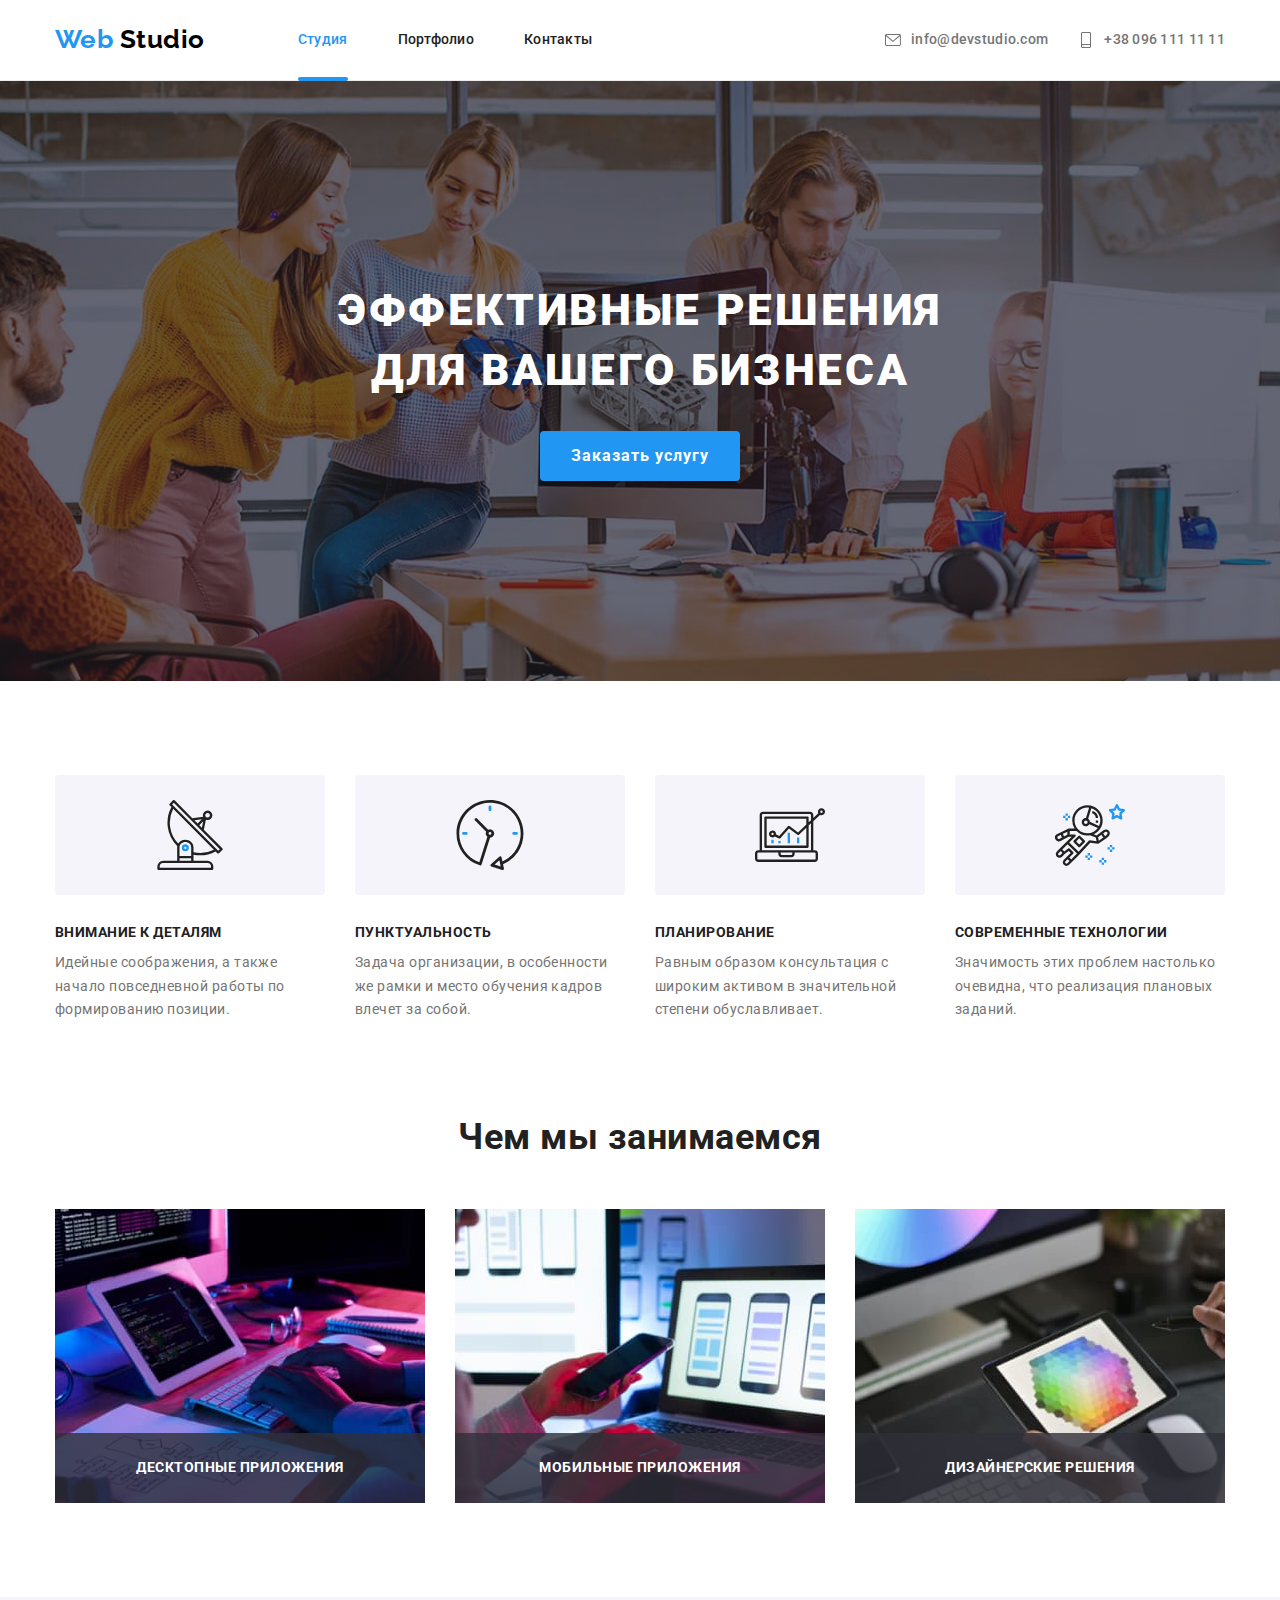
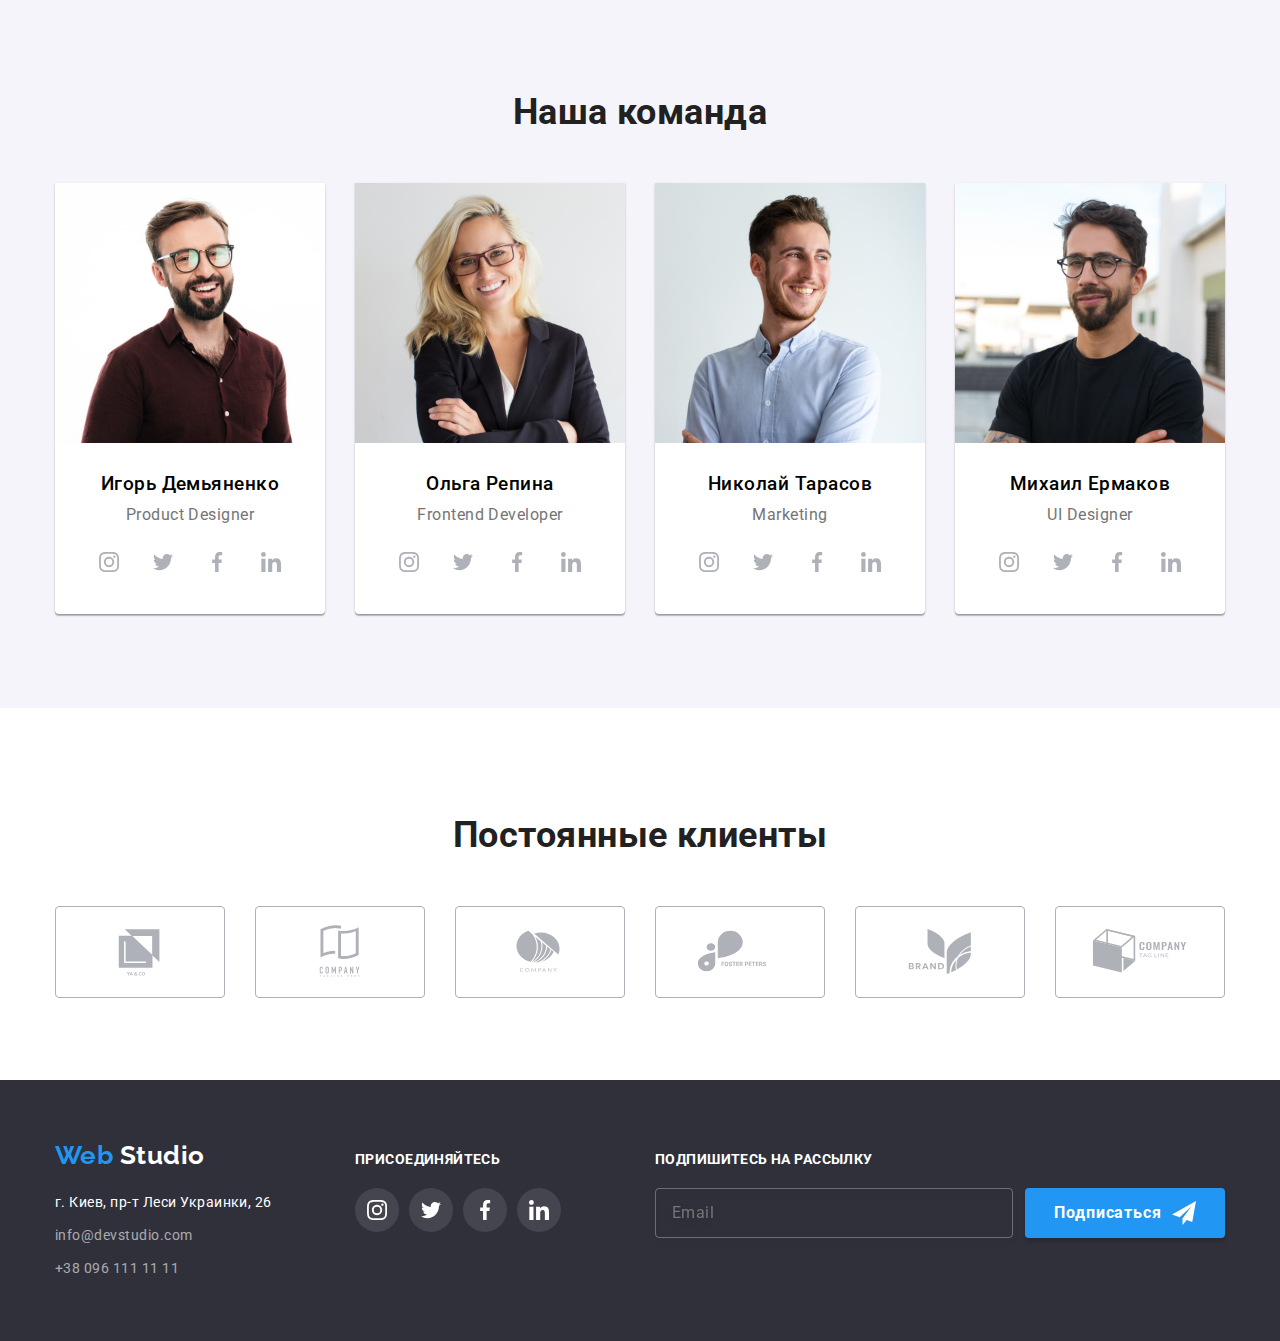
==== index.html @ 976fdb34 "Added input in footer" ====
<!DOCTYPE html>
<html lang="ru">
	<head>
		<meta charset="UTF-8" />
		<meta http-equiv="X-UA-Compatible" content="IE=edge" />
		<meta name="viewport" content="width=device-width, initial-scale=1.0" />
		<title>Studio</title>
		<link
			href="https://fonts.googleapis.com/css2?family=Raleway:wght@700&family=Roboto:wght@400;500;700;900&display=swap"
			rel="stylesheet"
		/>
		<link
			rel="stylesheet"
			href="https://cdnjs.cloudflare.com/ajax/libs/modern-normalize/1.1.0/modern-normalize.css"
			integrity="sha512-Y0MM+V6ymRKN2zStTqzQ227DWhhp4Mzdo6gnlRnuaNCbc+YN/ZH0sBCLTM4M0oSy9c9VKiCvd4Jk44aCLrNS5Q=="
			crossorigin="anonymous"
			referrerpolicy="no-referrer"
		/>
		<link rel="stylesheet" href="./css/styles.css" />
	</head>
	<body>
		<header class="header">
			<div class="container header-container">
				<nav class="main-nav">
					<a href="./" class="logo">
						<span lang="en">
							Web
							<span class="logo-black-color">Studio</span>
						</span>
					</a>
					<ul class="site-nav list">
						<li class="item">
							<a href="" class="site-nav-link link site-nav-link-current">Студия</a>
						</li>
						<li class="item">
							<a href="./portfolio.html" class="site-nav-link link link">Портфолио</a>
						</li>
						<li class="item"><a href="" class="site-nav-link link">Контакты</a></li>
					</ul>
				</nav>
				<ul class="contacts list">
					<li class="item">
						<a href="mailto:info@devstudio.com" class="contacts-link link">
							<svg class="icon icon-contact-header envelope">
								<use href="./images/icons.svg#envelope"></use>
							</svg>
							info@devstudio.com
						</a>
					</li>
					<li class="item">
						<a href="tel:+380961111111" class="contacts-link link">
							<svg class="icon icon-contact-header envelope">
								<use href="./images/icons.svg#smartphone"></use>
							</svg>
							+38 096 111 11 11
						</a>
					</li>
				</ul>
			</div>
		</header>
		<main>
			<section class="hero">
				<div class="container">
					<h1 class="header-hero">Эффективные решения для вашего бизнеса</h1>
					<button type="button" class="btn-hero" data-modal-open>Заказать услугу</button>
				</div>
			</section>

			<section class="our-characteristics">
				<div class="container">
					<h2 class="visually-hidden">Особенности</h2>
					<ul class="list-chars list">
						<li class="item">
							<div class="icon-block">
								<svg class="icon-char"><use href="./images/icons.svg#antenna"></use></svg>
							</div>
							<h3 class="list-chars-header">Внимание к деталям</h3>
							<p class="list-chars-text">
								Идейные соображения, а также начало повседневной работы по формированию позиции.
							</p>
						</li>
						<li class="item">
							<div class="icon-block">
								<svg class="icon-char"><use href="./images/icons.svg#clock"></use></svg>
							</div>
							<h3 class="list-chars-header">Пунктуальность</h3>
							<p class="list-chars-text">
								Задача организации, в особенности же рамки и место обучения кадров влечет за собой.
							</p>
						</li>
						<li class="item">
							<div class="icon-block">
								<svg class="icon-char"><use href="./images/icons.svg#diagram"></use></svg>
							</div>
							<h3 class="list-chars-header">Планирование</h3>
							<p class="list-chars-text">
								Равным образом консультация с широким активом в значительной степени обуславливает.
							</p>
						</li>
						<li class="item">
							<div class="icon-block">
								<svg class="icon-char"><use href="./images/icons.svg#astronaut"></use></svg>
							</div>
							<h3 class="list-chars-header">Современные технологии</h3>
							<p class="list-chars-text">
								Значимость этих проблем настолько очевидна, что реализация плановых заданий.
							</p>
						</li>
					</ul>
				</div>
			</section>

			<section class="what-we-do">
				<div class="container">
					<h2 class="header-what-we-do text-aligned-center">Чем мы занимаемся</h2>
					<ul class="list-what-we-do list">
						<li class="item">
							<img src="./images/what-we-do1.jpg" alt="Рабочее место. Компьютер. Блок-схемы" width="370" />
							<p class="label">Десктопные приложения</p>
						</li>
						<li class="item">
							<img src="./images/what-we-do2.jpg" alt="Визуализация панелей на экране монитора" width="370" />
							<p class="label">Мобильные приложения</p>
						</li>
						<li class="item">
							<img src="./images/what-we-do3.jpg" alt="Палитра цветов на экране планшета" width="370" />
							<p class="label">Дизайнерские решения</p>
						</li>
					</ul>
				</div>
			</section>

			<section class="our-team">
				<div class="container">
					<h2 class="header-our-team text-aligned-center">Наша команда</h2>
					<ul class="team list">
						<li class="team-member text-aligned-center">
							<img class="photo" src="./images/igor-demjanenko.jpg" alt="Игорь Демьяненко" width="270" />
							<div class="info">
								<h3 class="name">Игорь Демьяненко</h3>
								<p class="title" lang="en">Product Designer</p>
								<ul class="social-icons list">
									<li class="social-icon">
										<a class="social-icon-link link" href="" aria-label="Instagram">
											<svg class="icon-social"><use href="./images/icons.svg#instagram"></use></svg>
										</a>
									</li>
									<li class="social-icon">
										<a class="social-icon-link link" href="" aria-label="Twitter">
											<svg class="icon-social"><use href="./images/icons.svg#twitter"></use></svg>
										</a>
									</li>
									<li class="social-icon">
										<a class="social-icon-link link" href="" aria-label="Facebook">
											<svg class="icon-social"><use href="./images/icons.svg#facebook"></use></svg>
										</a>
									</li>
									<li class="social-icon">
										<a class="social-icon-link link" href="" aria-label="LinkedIn">
											<svg class="icon-social"><use href="./images/icons.svg#linkedin"></use></svg>
										</a>
									</li>
								</ul>
							</div>
						</li>
						<li class="team-member text-aligned-center">
							<img class="photo" src="./images/olga-repina.jpg" alt="Ольга Репина" width="270" />
							<div class="info">
								<h3 class="name">Ольга Репина</h3>
								<p class="title" lang="en">Frontend Developer</p>
								<ul class="social-icons list">
									<li class="social-icon">
										<a class="social-icon-link link" href="" aria-label="Instagram">
											<svg class="icon-social"><use href="./images/icons.svg#instagram"></use></svg>
										</a>
									</li>
									<li class="social-icon">
										<a class="social-icon-link link" href="" aria-label="Twitter">
											<svg class="icon-social"><use href="./images/icons.svg#twitter"></use></svg>
										</a>
									</li>
									<li class="social-icon">
										<a class="social-icon-link link" href="" aria-label="Facebook">
											<svg class="icon-social"><use href="./images/icons.svg#facebook"></use></svg>
										</a>
									</li>
									<li class="social-icon">
										<a class="social-icon-link link" href="" aria-label="LinkedIn">
											<svg class="icon-social"><use href="./images/icons.svg#linkedin"></use></svg>
										</a>
									</li>
								</ul>
							</div>
						</li>
						<li class="team-member text-aligned-center">
							<img class="photo" src="./images/nikolaj-tarasov.jpg" alt="Николай Тарасов" width="270" />
							<div class="info">
								<h3 class="name">Николай Тарасов</h3>
								<p class="title" lang="en">Marketing</p>
								<ul class="social-icons list">
									<li class="social-icon">
										<a class="social-icon-link link" href="" aria-label="Instagram">
											<svg class="icon-social"><use href="./images/icons.svg#instagram"></use></svg>
										</a>
									</li>
									<li class="social-icon">
										<a class="social-icon-link link" href="" aria-label="Twitter">
											<svg class="icon-social"><use href="./images/icons.svg#twitter"></use></svg>
										</a>
									</li>
									<li class="social-icon">
										<a class="social-icon-link link" href="" aria-label="Facebook">
											<svg class="icon-social"><use href="./images/icons.svg#facebook"></use></svg>
										</a>
									</li>
									<li class="social-icon">
										<a class="social-icon-link link" href="" aria-label="LinkedIn">
											<svg class="icon-social"><use href="./images/icons.svg#linkedin"></use></svg>
										</a>
									</li>
								</ul>
							</div>
						</li>
						<li class="team-member text-aligned-center">
							<img class="photo" src="./images/mihail-jermakov.jpg" alt="Михаил Ермаков" width="270" />
							<div class="info">
								<h3 class="name">Михаил Ермаков</h3>
								<p class="title" lang="en">UI Designer</p>
								<ul class="social-icons list">
									<li class="social-icon">
										<a class="social-icon-link link" href="" aria-label="Instagram">
											<svg class="icon-social"><use href="./images/icons.svg#instagram"></use></svg>
										</a>
									</li>
									<li class="social-icon">
										<a class="social-icon-link link" href="" aria-label="Twitter">
											<svg class="icon-social"><use href="./images/icons.svg#twitter"></use></svg>
										</a>
									</li>
									<li class="social-icon">
										<a class="social-icon-link link" href="" aria-label="Facebook">
											<svg class="icon-social"><use href="./images/icons.svg#facebook"></use></svg>
										</a>
									</li>
									<li class="social-icon">
										<a class="social-icon-link link" href="" aria-label="LinkedIn">
											<svg class="icon-social"><use href="./images/icons.svg#linkedin"></use></svg>
										</a>
									</li>
								</ul>
							</div>
						</li>
					</ul>
				</div>
			</section>

			<section class="regular-customers">
				<div class="container">
					<h2 class="header-regular-customers text-aligned-center">Постоянные клиенты</h2>
					<ul class="customers list">
						<li class="customer">
							<a class="customer-link link" href="">
								<svg class="icon-customer"><use href="./images/icons.svg#ya-and-co"></use></svg>
							</a>
						</li>
						<li class="customer">
							<a class="customer-link link" href="">
								<svg class="icon-customer"><use href="./images/icons.svg#company-tagline-here"></use></svg>
							</a>
						</li>
						<li class="customer">
							<a class="customer-link link" href="">
								<svg class="icon-customer"><use href="./images/icons.svg#company"></use></svg>
							</a>
						</li>
						<li class="customer">
							<a class="customer-link link" href="">
								<svg class="icon-customer"><use href="./images/icons.svg#foster-peters"></use></svg>
							</a>
						</li>
						<li class="customer">
							<a class="customer-link link" href="">
								<svg class="icon-customer"><use href="./images/icons.svg#brand"></use></svg>
							</a>
						</li>
						<li class="customer">
							<a class="customer-link link" href="">
								<svg class="icon-customer"><use href="./images/icons.svg#company-tagline"></use></svg>
							</a>
						</li>
					</ul>
				</div>
			</section>
		</main>
		<footer class="footer">
			<div class="container">
				<div class="left-part">
					<a href="./" class="logo">
						Web
						<span class="logo-white-color">Studio</span>
					</a>
					<address>
						<ul class="address-list list">
							<li class="item">
								<a
									href="https://goo.gl/maps/h8XBH1C1pmBuiniH7"
									target="_blank"
									rel="noopener noreferrer"
									class="contacts-link link"
								>
									г. Киев, пр-т Леси Украинки, 26
								</a>
							</li>
							<li class="item">
								<a href="mailto:info@devstudio.com" class="contacts-link link">info@devstudio.com</a>
							</li>
							<li class="item">
								<a href="tel:+380961111111" class="contacts-link link">+38 096 111 11 11</a>
							</li>
						</ul>
					</address>
				</div>
				<div class="middle-part">
					<b class="footer-header">присоединяйтесь</b>
					<ul class="social-icons list">
						<li class="social-icon">
							<a class="social-icon-link link" href="" aria-label="Instagram">
								<svg class="icon-social"><use href="./images/icons.svg#instagram"></use></svg>
							</a>
						</li>
						<li class="social-icon">
							<a class="social-icon-link link" href="" aria-label="Twitter">
								<svg class="icon-social"><use href="./images/icons.svg#twitter"></use></svg>
							</a>
						</li>
						<li class="social-icon">
							<a class="social-icon-link link" href="" aria-label="Facebook">
								<svg class="icon-social"><use href="./images/icons.svg#facebook"></use></svg>
							</a>
						</li>
						<li class="social-icon">
							<a class="social-icon-link link" href="" aria-label="LinkedIn">
								<svg class="icon-social"><use href="./images/icons.svg#linkedin"></use></svg>
							</a>
						</li>
					</ul>
				</div>
				<div class="right-part">
					<b class="footer-header">подпишитесь на рассылку</b>
					<form name="footer-subscribe" class="footer-subscribe">
						<input type="email" name="email" class="email-input" placeholder="Email" />
						<button class="btn-subscribe" type="submit">
							Подписаться
							<svg class="icon-subscribe">
								<use href="./images/icons.svg#icon-send"></use>
							</svg>
						</button>
					</form>
				</div>
			</div>
		</footer>
		<div class="backdrop is-hidden" data-modal>
			<div class="modal">
				<button type="button" class="modal-close" data-modal-close>
					<svg class="icon-close-modal">
						<use href="./images/icons.svg#icon-close"></use>
					</svg>
				</button>
			</div>
		</div>
		<script src="./js/modal.js"></script>
	</body>
</html>
---- css/styles.css ----
:root {
	--primary-paragraph-color: #757575;
	--primary-active-color: #2196f3;
	--secondary-logo-color: #000000;
	--primary-header-color: #212121;
	--primary-text-color-light: #ffffff;
	--secondary-text-color-light: rgba(255, 255, 255, 0.6);
	--icon-backrgound-color: #afb1b8;
	--icon-backrgound-color-features: #f5f4fa;
	--icon-backrgound-color-footer: rgba(255, 255, 255, 0.1);
	--primary-background-color: #2f303a;
	--secondary-background-color: rgba(47, 48, 58, 0.4);
	--header-border-color: #ececec;
	--card-border-color: #eeeeee;
	--main-border-radius: 4px;
	--first-transition-function: cubic-bezier(0.4, 0, 0.2, 1);
	--first-transition-timing: 250ms;
}

html {
	box-sizing: border-box;
}

*,
*::before,
*::after {
	box-sizing: inherit;
}

h1,
h2,
h3,
h4,
h5,
h6,
p {
	margin: 0;
}

body {
	font-family: "Roboto", sans-serif;
	letter-spacing: 0.03em;
	background-color: var(--primary-text-color-light);
}

/*Logo*/
.logo {
	display: block;
	padding-top: 24px;
	padding-bottom: 25px;

	font-family: "Raleway", sans-serif;
	font-weight: 700;
	font-size: 26px;
	line-height: 1.19;
	text-decoration: none;

	color: var(--primary-active-color);
}

.logo .logo-black-color {
	color: var(--secondary-logo-color);
}

.logo .logo-white-color {
	color: var(--primary-text-color-light);
}

/*Button*/
.btn {
	padding: 6px 22px;
	font-family: inherit;
	font-size: 16px;
	font-weight: 500;
	line-height: 1.62;
	background-color: var(--icon-backrgound-color-features);
	color: var(--primary-header-color);
	cursor: pointer;
	border: none;
	border-radius: var(--main-border-radius);
	-webkit-border-radius: var(--main-border-radius);
	-moz-border-radius: var(--main-border-radius);
	-ms-border-radius: var(--main-border-radius);
	-o-border-radius: var(--main-border-radius);

	transition: background-color var(--first-transition-timing) var(--first-transition-timing),
		color var(--first-transition-timing) var(--first-transition-timing),
		box-shadow var(--first-transition-timing) var(--first-transition-timing);
	-webkit-transition: background-color var(--first-transition-timing) var(--first-transition-timing),
		color var(--first-transition-timing) var(--first-transition-timing),
		box-shadow var(--first-transition-timing) var(--first-transition-timing);
	-moz-transition: background-color var(--first-transition-timing) var(--first-transition-timing),
		color var(--first-transition-timing) var(--first-transition-timing),
		box-shadow var(--first-transition-timing) var(--first-transition-timing);
	-ms-transition: background-color var(--first-transition-timing) var(--first-transition-timing),
		color var(--first-transition-timing) var(--first-transition-timing),
		box-shadow var(--first-transition-timing) var(--first-transition-timing);
	-o-transition: background-color var(--first-transition-timing) var(--first-transition-timing),
		color var(--first-transition-timing) var(--first-transition-timing),
		box-shadow var(--first-transition-timing) var(--first-transition-timing);
}

.btn-active,
.btn:hover,
.btn:focus {
	background-color: var(--primary-active-color);
	color: var(--primary-text-color-light);
	box-shadow: 0px 3px 1px rgba(0, 0, 0, 0.1), 0px 1px 2px rgba(0, 0, 0, 0.08), 0px 2px 2px rgba(0, 0, 0, 0.12);
}

/*Utility*/
.list {
	padding: 0;
	margin: 0;

	list-style: none;
}

.link {
	text-decoration: none;

	color: inherit;
}

img {
	display: block;
	max-width: 100%;
	height: auto;
}

.visually-hidden {
	position: absolute;

	width: 1px;
	height: 1px;
	margin: -1px;
	padding: 0;

	border: 0;
	white-space: nowrap;
	clip-path: inset(100%);
	clip: rect(0 0 0 0);
	overflow: hidden;
}

.container {
	width: 1200px;
	padding-left: 15px;
	padding-right: 15px;
	margin-left: auto;
	margin-right: auto;
}

.text-aligned-center {
	text-align: center;
}

/*Header*/
.header {
	border-bottom: 1px solid var(--header-border-color);
}

.header-container {
	display: flex;

	align-items: center;
}

.main-nav {
	display: flex;
}

.main-nav > .logo {
	margin-right: 93px;
}

.site-nav,
.contacts {
	display: flex;

	font-size: 14px;
	line-height: 1.14;
	font-weight: 500;
	letter-spacing: 0.02em;
}

.contacts {
	margin-left: auto;
}

.site-nav > .item:not(:last-child) {
	margin-right: 50px;
}

.contacts > .item:not(:last-child) {
	margin-right: 30px;
}

.site-nav-link {
	display: block;
	padding-top: 32px;
	padding-bottom: 32px;

	color: var(--primary-header-color);
}

.contacts-link {
	display: flex;
	padding-top: 32px;
	padding-bottom: 32px;

	color: var(--primary-paragraph-color);
}

.site-nav-link,
.contacts-link {
	transition: color var(--first-transition-timing) var(--first-transition-function);
	-webkit-transition: color var(--first-transition-timing) var(--first-transition-function);
	-moz-transition: color var(--first-transition-timing) var(--first-transition-function);
	-ms-transition: color var(--first-transition-timing) var(--first-transition-function);
	-o-transition: color var(--first-transition-timing) var(--first-transition-function);
}

.site-nav-link-current,
.site-nav-link:hover,
.site-nav-link:focus,
.contacts-link:hover,
.contacts-link:focus {
	color: var(--primary-active-color);
}

.site-nav-link-current {
	position: relative;
}

.site-nav-link-current::after {
	content: "";

	position: absolute;
	left: 0;
	bottom: -1px;

	width: 100%;
	height: 4px;

	background: var(--primary-active-color);
	border-radius: 2px;
}

.icon-contact-header {
	width: 16px;
	height: 16px;
	margin-right: 10px;

	fill: currentColor;
}

/*Hero*/
.hero {
	max-width: 1600px;
	margin: 0 auto;
	padding-top: 200px;
	padding-bottom: 200px;

	text-align: center;

	color: var(--primary-text-color-light);
	background-image: linear-gradient(rgba(47, 48, 58, 0.4), rgba(47, 48, 58, 0.4)), url(../images/hero-bg.jpg);
	background-position: center;
	background-repeat: no-repeat;
	background-size: cover;
}

.header-hero {
	width: 60%;
	margin-left: auto;
	margin-right: auto;
	margin-bottom: 30px;

	font-weight: 900;
	font-size: 44px;
	line-height: 1.36;
	letter-spacing: 0.06em;
	text-transform: uppercase;
}

.btn-hero,
.btn-subscribe {
	width: 200px;
	height: 50px;
	padding-top: 10px;
	padding-bottom: 10px;
	padding-left: auto;
	padding-right: auto;
	font-family: inherit;
	font-weight: 700;
	font-size: 16px;
	line-height: 1.87;
	letter-spacing: 0.06em;
	color: var(--primary-text-color-light);
	background-color: var(--primary-active-color);
	box-shadow: 0px 4px 4px rgba(0, 0, 0, 0.15);
	border: none;
	cursor: pointer;
	border-radius: var(--main-border-radius);
	-webkit-border-radius: var(--main-border-radius);
	-moz-border-radius: var(--main-border-radius);
	-ms-border-radius: var(--main-border-radius);
	-o-border-radius: var(--main-border-radius);

	transition: background-color var(--first-transition-timing) var(--first-transition-function);
	-webkit-transition: background-color var(--first-transition-timing) var(--first-transition-function);
	-moz-transition: background-color var(--first-transition-timing) var(--first-transition-function);
	-ms-transition: background-color var(--first-transition-timing) var(--first-transition-function);
	-o-transition: background-color var(--first-transition-timing) var(--first-transition-function);
}

.btn-hero:hover,
.btn-hero:focus {
	background-color: #188ce8;
}

/*Our characteristics*/
.our-characteristics {
	padding-top: 94px;
	padding-bottom: 94px;
}

.list-chars {
	display: flex;

	font-size: 14px;
}

.icon-block {
	display: flex;
	justify-content: center;
	align-items: center;
	margin-bottom: 30px;
	height: 120px;

	background-color: var(--icon-backrgound-color-features);
	border-radius: var(--main-border-radius);
	-webkit-border-radius: var(--main-border-radius);
	-moz-border-radius: var(--main-border-radius);
	-ms-border-radius: var(--main-border-radius);
	-o-border-radius: var(--main-border-radius);
}

.icon-char {
	width: 70px;
	height: 70px;
}

.list-chars > .item {
	flex-basis: calc((100% - 90px) / 4);
}

.list-chars > .item:not(:last-child) {
	margin-right: 30px;
}

.list-chars-header {
	margin-bottom: 10px;

	font-size: 14px;
	font-weight: 700;
	line-height: 1.14;
	text-transform: uppercase;

	color: var(--primary-header-color);
}

.list-chars-text {
	line-height: 1.71;

	color: var(--primary-paragraph-color);
}

/*What we do*/
.what-we-do {
	padding-bottom: 94px;
}

.list-what-we-do {
	display: flex;
}

.list-what-we-do > .item {
	position: relative;

	margin-right: 30px;
	flex-basis: calc((100% - 60px) / 3);
}

.list-what-we-do > .item:last-child {
	margin-right: 0;
}

.list-what-we-do .label {
	position: absolute;
	bottom: 0;

	display: flex;
	justify-content: center;
	align-items: center;
	width: 100%;
	height: 70px;

	font-weight: 700;
	font-size: 14px;
	line-height: 1.14;
	text-align: center;
	text-transform: uppercase;

	background-color: rgba(47, 48, 58, 0.8);
	color: var(--primary-text-color-light);
}

.header-what-we-do,
.header-our-team,
.header-regular-customers {
	margin-bottom: 50px;

	font-weight: 700;
	font-size: 36px;
	line-height: 1.17;

	color: var(--primary-header-color);
}

/*Our team*/
.our-team {
	padding-top: 94px;
	padding-bottom: 94px;

	background-color: var(--icon-backrgound-color-features);
}

.team {
	display: flex;
}

.team-member {
	flex-basis: calc((100% - 90px) / 4);
	margin-right: 30px;

	background-color: var(--primary-text-color-light);
	border-radius: 0px 0px 4px 4px;
	box-shadow: 0px 1px 3px rgba(0, 0, 0, 0.12), 0px 1px 1px rgba(0, 0, 0, 0.14), 0px 2px 1px rgba(0, 0, 0, 0.2);
}

.team-member:last-child {
	margin-right: 0;
}

.team-member .info {
	padding-top: 30px;
	padding-bottom: 30px;

	font-size: 16px;
	line-height: 1.19;
}
.team-member .name {
	margin-bottom: 10px;
	font-weight: 500;
}

.team-member .title {
	margin-bottom: 16px;

	font-weight: 400;

	color: var(--primary-paragraph-color);
}

.social-icons {
	display: flex;
	justify-content: center;
	align-items: center;

	color: var(--icon-backrgound-color);
}

.social-icon {
	width: 44px;
	height: 44px;
}

.social-icon:not(:last-child) {
	margin-right: 10px;
}

.social-icon-link {
	display: flex;
	justify-content: center;
	align-items: center;
	width: 100%;
	height: 100%;
	border-radius: 50%;
	-webkit-border-radius: 50%;
	-moz-border-radius: 50%;
	-ms-border-radius: 50%;
	-o-border-radius: 50%;

	transition: background-color var(--first-transition-timing) var(--first-transition-timing),
		color var(--first-transition-timing) var(--first-transition-timing);
	-webkit-transition: background-color var(--first-transition-timing) var(--first-transition-timing),
		color var(--first-transition-timing) var(--first-transition-timing);
	-moz-transition: background-color var(--first-transition-timing) var(--first-transition-timing),
		color var(--first-transition-timing) var(--first-transition-timing);
	-ms-transition: background-color var(--first-transition-timing) var(--first-transition-timing),
		color var(--first-transition-timing) var(--first-transition-timing);
	-o-transition: background-color var(--first-transition-timing) var(--first-transition-timing),
		color var(--first-transition-timing) var(--first-transition-timing);
}

.social-icon-link:hover,
.social-icon-link:focus {
	background-color: var(--primary-active-color);
	color: var(--primary-text-color-light);
}

.icon-social {
	width: 20px;
	height: 20px;
	fill: currentColor;
}

/*Regular customers*/
.regular-customers {
	padding-top: 106px;
	padding-bottom: 82px;
}

.customers {
	display: flex;
	justify-content: center;
}

.customer {
	flex-basis: calc((100% - 60px) / 3);
	height: 92px;
}

.customer:not(:last-child) {
	margin-right: 30px;
}

.customer-link {
	display: flex;
	justify-content: center;
	align-items: center;
	height: 100%;
	width: 100%;
	color: var(--icon-backrgound-color);
	border: 1px solid var(--icon-backrgound-color);
	box-sizing: border-box;
	border-radius: var(--main-border-radius);
	-webkit-border-radius: var(--main-border-radius);
	-moz-border-radius: var(--main-border-radius);
	-ms-border-radius: var(--main-border-radius);
	-o-border-radius: var(--main-border-radius);

	transition: border-color var(--first-transition-timing) var(--first-transition-timing),
		color var(--first-transition-timing) var(--first-transition-timing);
	-webkit-transition: border-color var(--first-transition-timing) var(--first-transition-timing),
		color var(--first-transition-timing) var(--first-transition-timing);
	-moz-transition: border-color var(--first-transition-timing) var(--first-transition-timing),
		color var(--first-transition-timing) var(--first-transition-timing);
	-ms-transition: border-color var(--first-transition-timing) var(--first-transition-timing),
		color var(--first-transition-timing) var(--first-transition-timing);
	-o-transition: border-color var(--first-transition-timing) var(--first-transition-timing),
		color var(--first-transition-timing) var(--first-transition-timing);
}

.customer-link:hover,
.customer-link:focus {
	color: var(--primary-active-color);
	border-color: var(--primary-active-color);
}

.icon-customer {
	width: 106px;
	height: 60px;

	fill: currentColor;
}

/*Footer*/
.footer {
	padding-top: 60px;
	padding-bottom: 60px;

	background-color: var(--primary-background-color);
}

.footer .container {
	display: flex;
	align-items: baseline;
}

.left-part,
.middle-part {
	flex-basis: calc((100% - 90px) / 4);
	margin-right: 30px;
}

.right-part {
	flex-basis: calc((100% - 30px) / 2);
}

.footer .logo {
	display: inline-block;
	padding: 0;
	margin-bottom: 20px;
}

.footer .contacts-link {
	display: inline-block;
	padding: 0;
}

.address-list > .item {
	margin-bottom: 9px;

	font-size: 14px;
	font-style: normal;
	line-height: 1.71;

	color: var(--primary-text-color-light);
}

.address-list > .item:last-child {
	margin-bottom: 0;
}

.address-list > .item:first-child .contacts-link {
	color: var(--primary-text-color-light);
}

.address-list > .item .contacts-link {
	color: var(--secondary-text-color-light);

	transition: color var(--first-transition-timing) var(--first-transition-timing);
	-webkit-transition: color var(--first-transition-timing) var(--first-transition-timing);
	-moz-transition: color var(--first-transition-timing) var(--first-transition-timing);
	-ms-transition: color var(--first-transition-timing) var(--first-transition-timing);
	-o-transition: color var(--first-transition-timing) var(--first-transition-timing);
}

.address-list > .item .contacts-link:hover,
.address-list > .item .contacts-link:focus {
	color: var(--primary-active-color);
}

.footer-header {
	display: block;
	margin-bottom: 20px;

	font-weight: 700;
	font-size: 14px;
	line-height: 1.14;
	letter-spacing: 0.03em;
	text-transform: uppercase;

	color: var(--primary-text-color-light);
}

.footer .social-icons {
	display: flex;
	justify-content: flex-start;

	color: var(--icon-backrgound-color);
}

.footer .social-icon-link {
	display: flex;
	justify-content: center;
	align-items: center;
	width: 100%;
	height: 100%;
	color: var(--primary-text-color-light);
	background-color: rgba(255, 255, 255, 0.1);
	border-radius: 50%;
	-webkit-border-radius: 50%;
	-moz-border-radius: 50%;
	-ms-border-radius: 50%;
	-o-border-radius: 50%;

	transition: background-color var(--first-transition-timing) var(--first-transition-timing);
	-webkit-transition: background-color var(--first-transition-timing) var(--first-transition-timing);
	-moz-transition: background-color var(--first-transition-timing) var(--first-transition-timing);
	-ms-transition: background-color var(--first-transition-timing) var(--first-transition-timing);
	-o-transition: background-color var(--first-transition-timing) var(--first-transition-timing);
}

.footer .social-icon-link:hover,
.footer .social-icon-link:focus {
	background-color: var(--primary-active-color);
}

.footer-subscribe {
	display: flex;
}

.footer-subscribe .email-input {
	box-sizing: border-box;
	flex-basis: calc(100% - 212px);
	padding: 14px 16px;

	font-family: inherit;
	font-weight: 400;
	font-size: 16px;
	line-height: 1.25;
	letter-spacing: 0.03em;

	color: rgba(255, 255, 255, 0.6);
	background-color: transparent;

	border: 1px solid rgba(255, 255, 255, 0.3);
	filter: drop-shadow(0px 4px 4px rgba(0, 0, 0, 0.15));
	border-radius: var(--main-border-radius);
	-webkit-border-radius: var(--main-border-radius);
	-moz-border-radius: var(--main-border-radius);
	-ms-border-radius: var(--main-border-radius);
	-o-border-radius: var(--main-border-radius);
}

.footer-subscribe .btn-subscribe {
	display: flex;
	justify-content: center;
	align-items: center;
	margin-left: 12px;
}

.footer-subscribe .icon-subscribe {
	width: 24px;
	height: 24px;
	margin-left: 10px;
	fill: currentColor;
}

/*Modal window*/
.backdrop {
	position: fixed;
	top: 0;
	left: 0;
	height: 100vh;
	width: 100vw;
	background-color: rgba(0, 0, 0, 0.2);
	transition: opacity var(--first-transition-timing), visibility var(--first-transition-timing);
	-webkit-transition: opacity var(--first-transition-timing), visibility var(--first-transition-timing);
	-moz-transition: opacity var(--first-transition-timing), visibility var(--first-transition-timing);
	-ms-transition: opacity var(--first-transition-timing), visibility var(--first-transition-timing);
	-o-transition: opacity var(--first-transition-timing), visibility var(--first-transition-timing);
}

.backdrop.is-hidden .modal {
	top: 50%;
	left: 50%;
	transform: translate(-50%, -50%) scale(0.5);
	-webkit-transform: translate(-50%, -50%) scale(0.5);
	-moz-transform: translate(-50%, -50%) scale(0.5);
	-ms-transform: translate(-50%, -50%) scale(0.5);
	-o-transform: translate(-50%, -50%) scale(0.5);
}

.modal {
	position: absolute;
	top: 50%;
	left: 50%;
	width: 528px;
	min-height: 581px;
	background-color: var(--primary-text-color-light);
	box-shadow: 0px 1px 3px rgba(0, 0, 0, 0.12), 0px 1px 1px rgba(0, 0, 0, 0.14), 0px 2px 1px rgba(0, 0, 0, 0.2);
	border-radius: var(--first-transition-function);
	-webkit-border-radius: var(--first-transition-function);
	-moz-border-radius: var(--first-transition-function);
	-ms-border-radius: var(--first-transition-function);
	-o-border-radius: var(--first-transition-function);
	transform: scale(1) translate(-50%, -50%);
	-webkit-transform: scale(1) translate(-50%, -50%);
	-moz-transform: scale(1) translate(-50%, -50%);
	-ms-transform: scale(1) translate(-50%, -50%);
	-o-transform: scale(1) translate(-50%, -50%);
	transition: transform var(--first-transition-timing);
	-webkit-transition: transform var(--first-transition-timing);
	-moz-transition: transform var(--first-transition-timing);
	-ms-transition: transform var(--first-transition-timing);
	-o-transition: transform var(--first-transition-timing);
}

.modal-close {
	position: absolute;
	top: 8px;
	right: 8px;

	display: flex;
	justify-content: center;
	align-items: center;
	width: 30px;
	height: 30px;

	background-color: transparent;
	border: 1px solid rgba(0, 0, 0, 0.1);
	border-radius: 50%;
	-webkit-border-radius: 50%;
	-moz-border-radius: 50%;
	-ms-border-radius: 50%;
	-o-border-radius: 50%;
}

.icon-close-modal {
	width: 18px;
	height: 18px;
	fill: var(--secondary-logo-color);
}

.is-hidden {
	visibility: hidden;
	opacity: 0;
	pointer-events: none;
}

/*Portfolio*/
.our-works {
	padding-top: 94px;
	padding-bottom: 94px;
}

/*Categories*/
.categories {
	display: flex;
	justify-content: center;
	margin-bottom: 50px;
}

.categories > .item:not(:last-child) {
	margin-right: 8px;
}

/*Cards*/
.cards {
	display: flex;
	flex-wrap: wrap;
}

.card {
	flex-basis: calc((100% - 60px) / 3);
	margin-bottom: 30px;

	border: 1px solid var(--card-border-color);
}

.card:not(:nth-child(3n + 3)) {
	margin-right: 30px;
}

.card:nth-last-child(-n + 3) {
	margin-bottom: 0;
}

.card-link {
	display: block;

	transition: box-shadow var(--first-transition-timing) var(--first-transition-timing);
	-webkit-transition: box-shadow var(--first-transition-timing) var(--first-transition-timing);
	-moz-transition: box-shadow var(--first-transition-timing) var(--first-transition-timing);
	-ms-transition: box-shadow var(--first-transition-timing) var(--first-transition-timing);
	-o-transition: box-shadow var(--first-transition-timing) var(--first-transition-timing);
}

.card-link:hover,
.card-link:focus {
	box-shadow: 0px 1px 1px rgba(0, 0, 0, 0.12), 0px 4px 4px rgba(0, 0, 0, 0.06), 1px 4px 6px rgba(0, 0, 0, 0.16);
}

.card-link:hover .text-hidden,
.card-link:focus .text-hidden {
	transform: translateY(0);
	-webkit-transform: translateY(0);
	-moz-transform: translateY(0);
	-ms-transform: translateY(0);
	-o-transform: translateY(0);
}

.overlay {
	position: relative;

	overflow: hidden;
}

.text-hidden {
	position: absolute;
	top: 0;
	padding: 63px 24px;
	height: 100%;
	font-size: 18px;
	line-height: 1.56;
	color: var(--primary-text-color-light);
	background-color: rgba(33, 150, 243, 0.9);
	transform: translateY(101%);
	-webkit-transform: translateY(101%);
	-moz-transform: translateY(101%);
	-ms-transform: translateY(101%);
	-o-transform: translateY(101%);
	transition: transform var(--first-transition-timing) var(--first-transition-function);
	-webkit-transition: transform var(--first-transition-timing) var(--first-transition-function);
	-moz-transition: transform var(--first-transition-timing) var(--first-transition-function);
	-ms-transition: transform var(--first-transition-timing) var(--first-transition-function);
	-o-transition: transform var(--first-transition-timing) var(--first-transition-function);
	overflow: auto;
}

.card-info {
	padding: 20px 24px;
}

.card-header {
	margin-bottom: 4px;

	font-size: 18px;
	font-weight: 700;
	line-height: 2;
	letter-spacing: 0.06em;

	color: var(--primary-header-color);
}

.card-category {
	font-size: 16px;
	line-height: 1.87;

	color: var(--primary-paragraph-color);
}
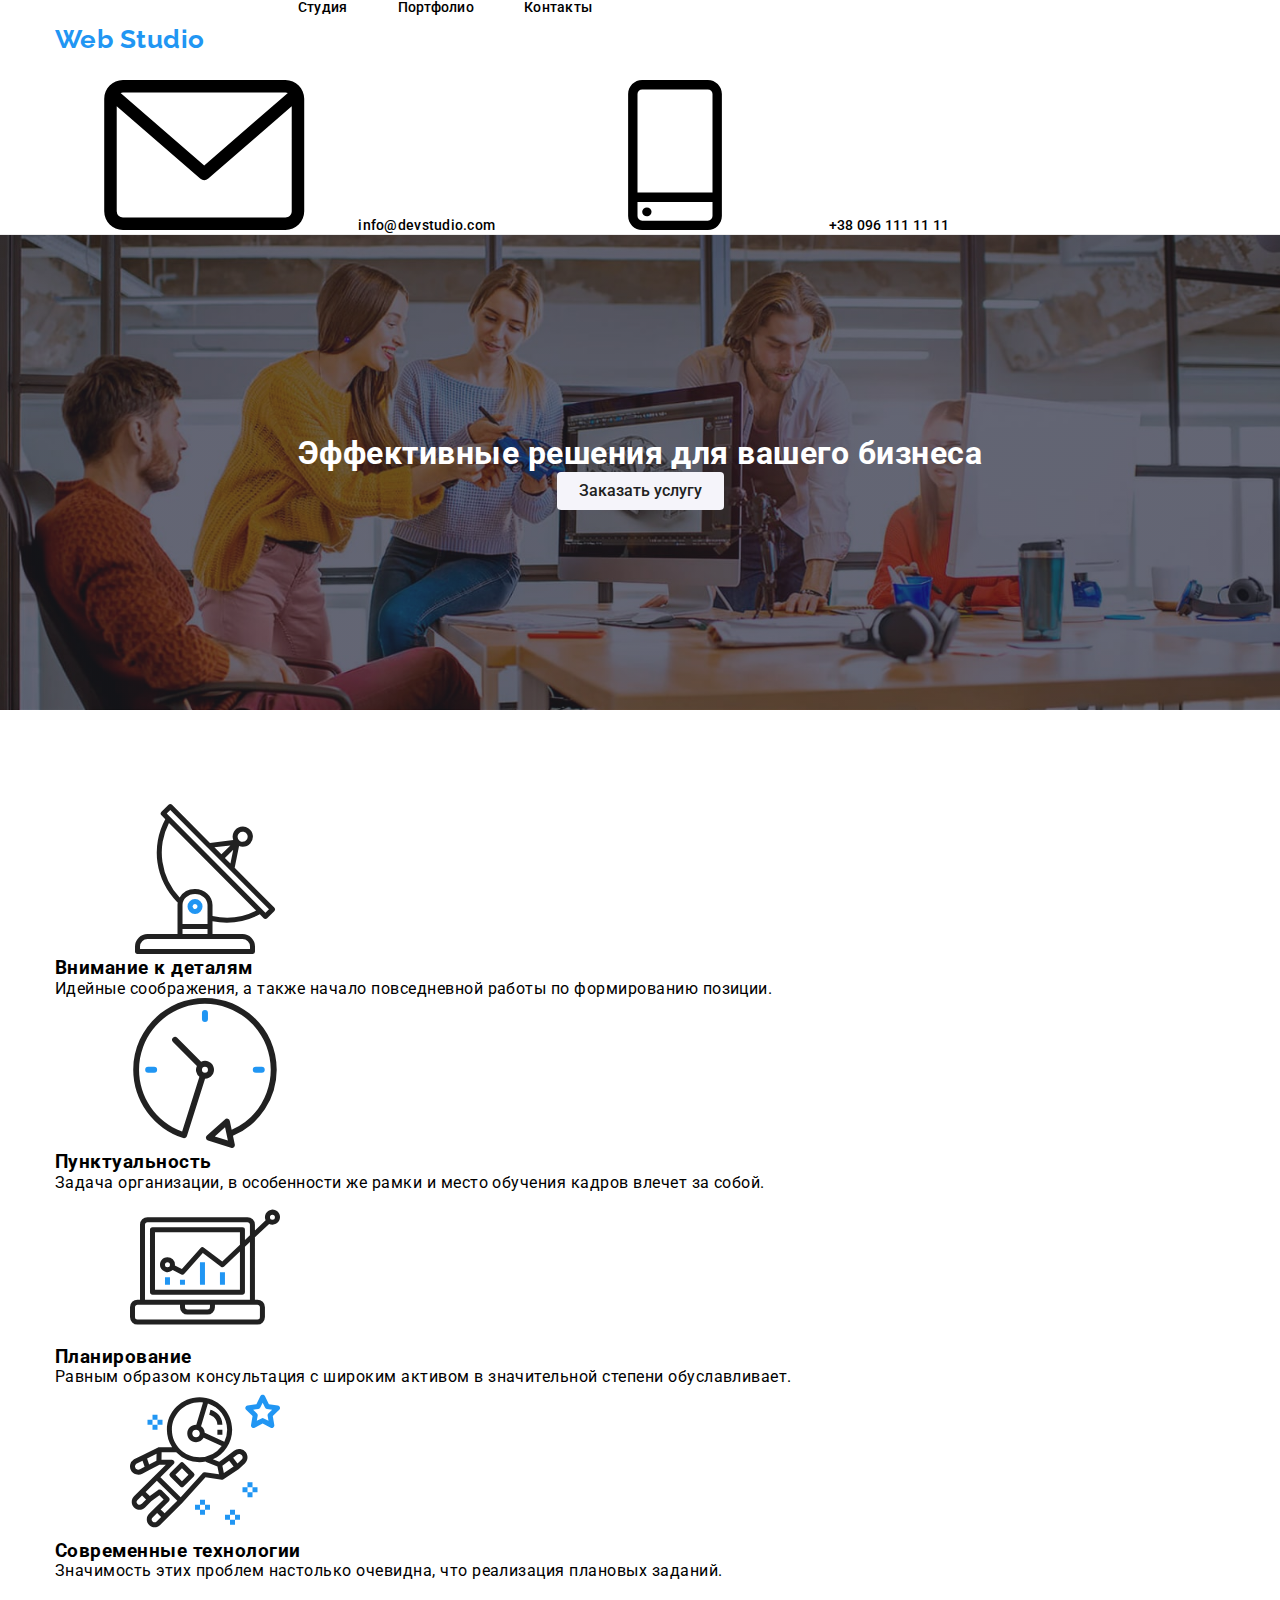
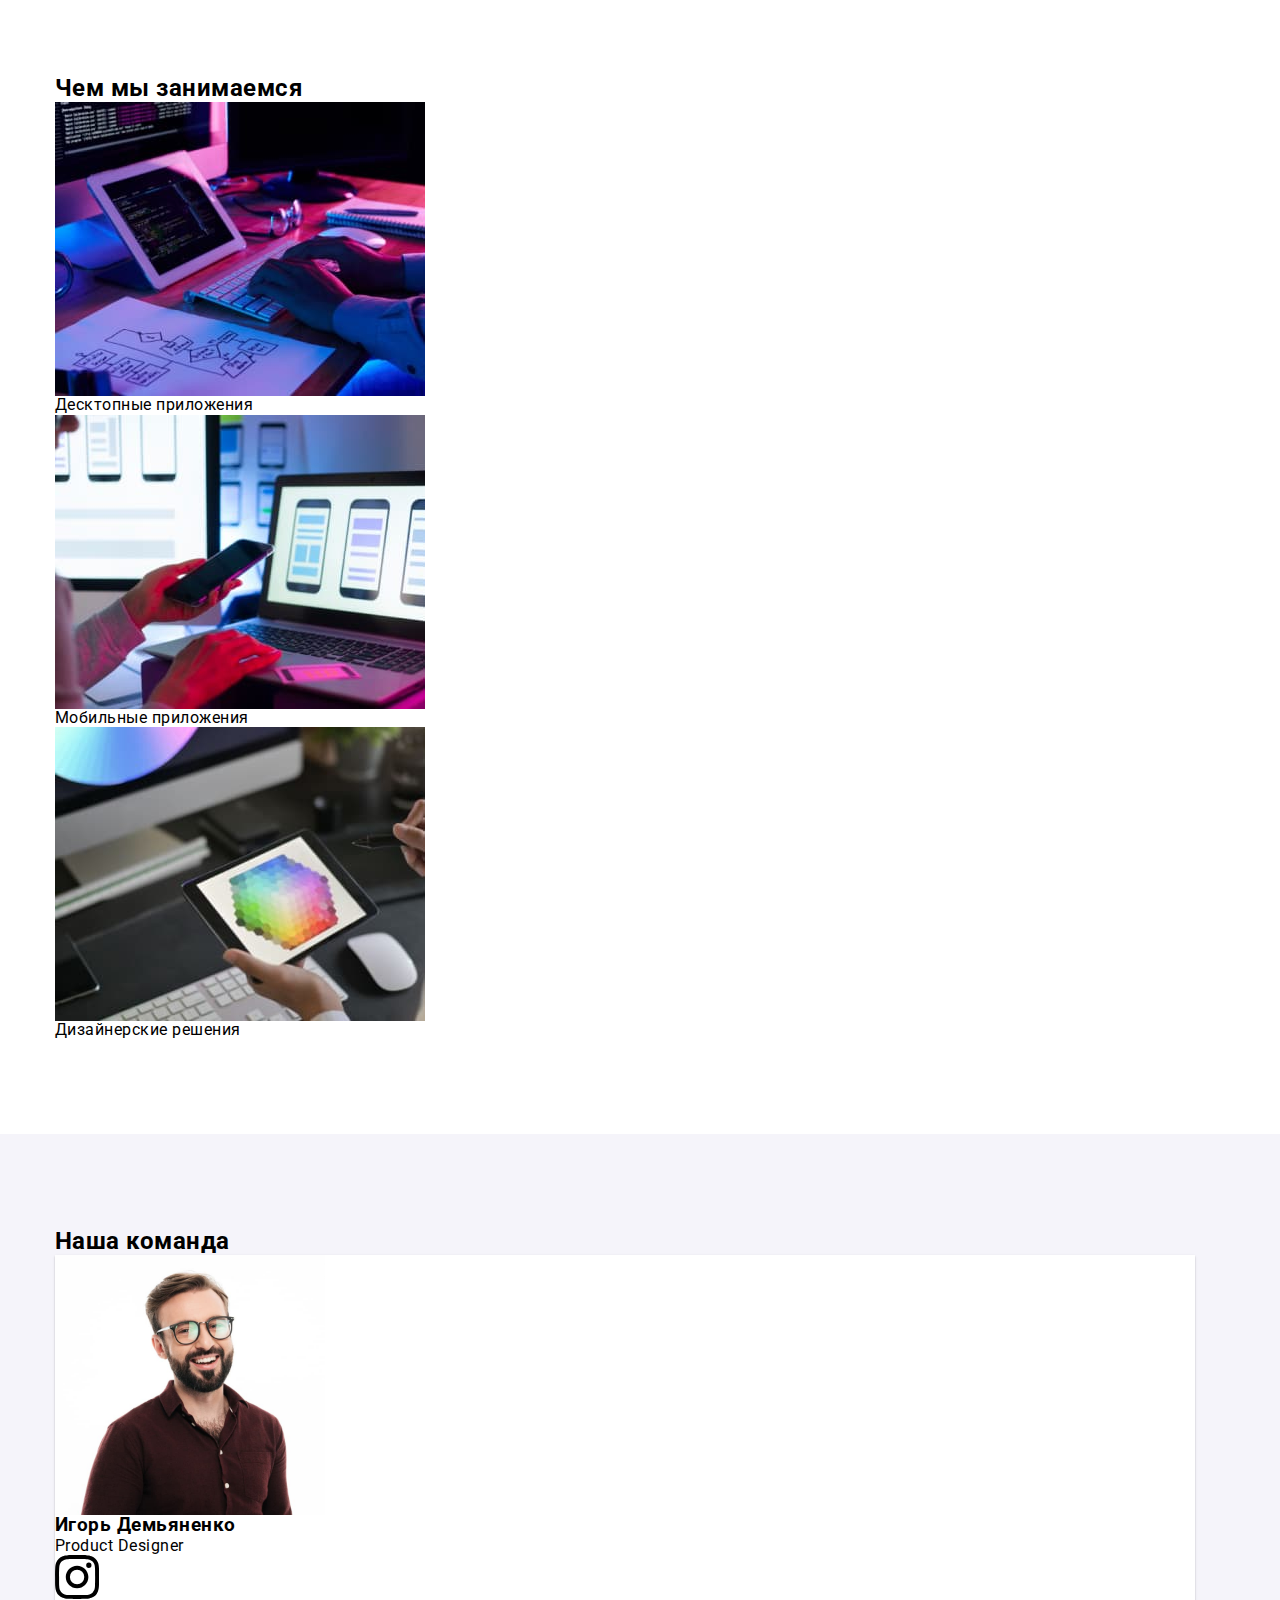
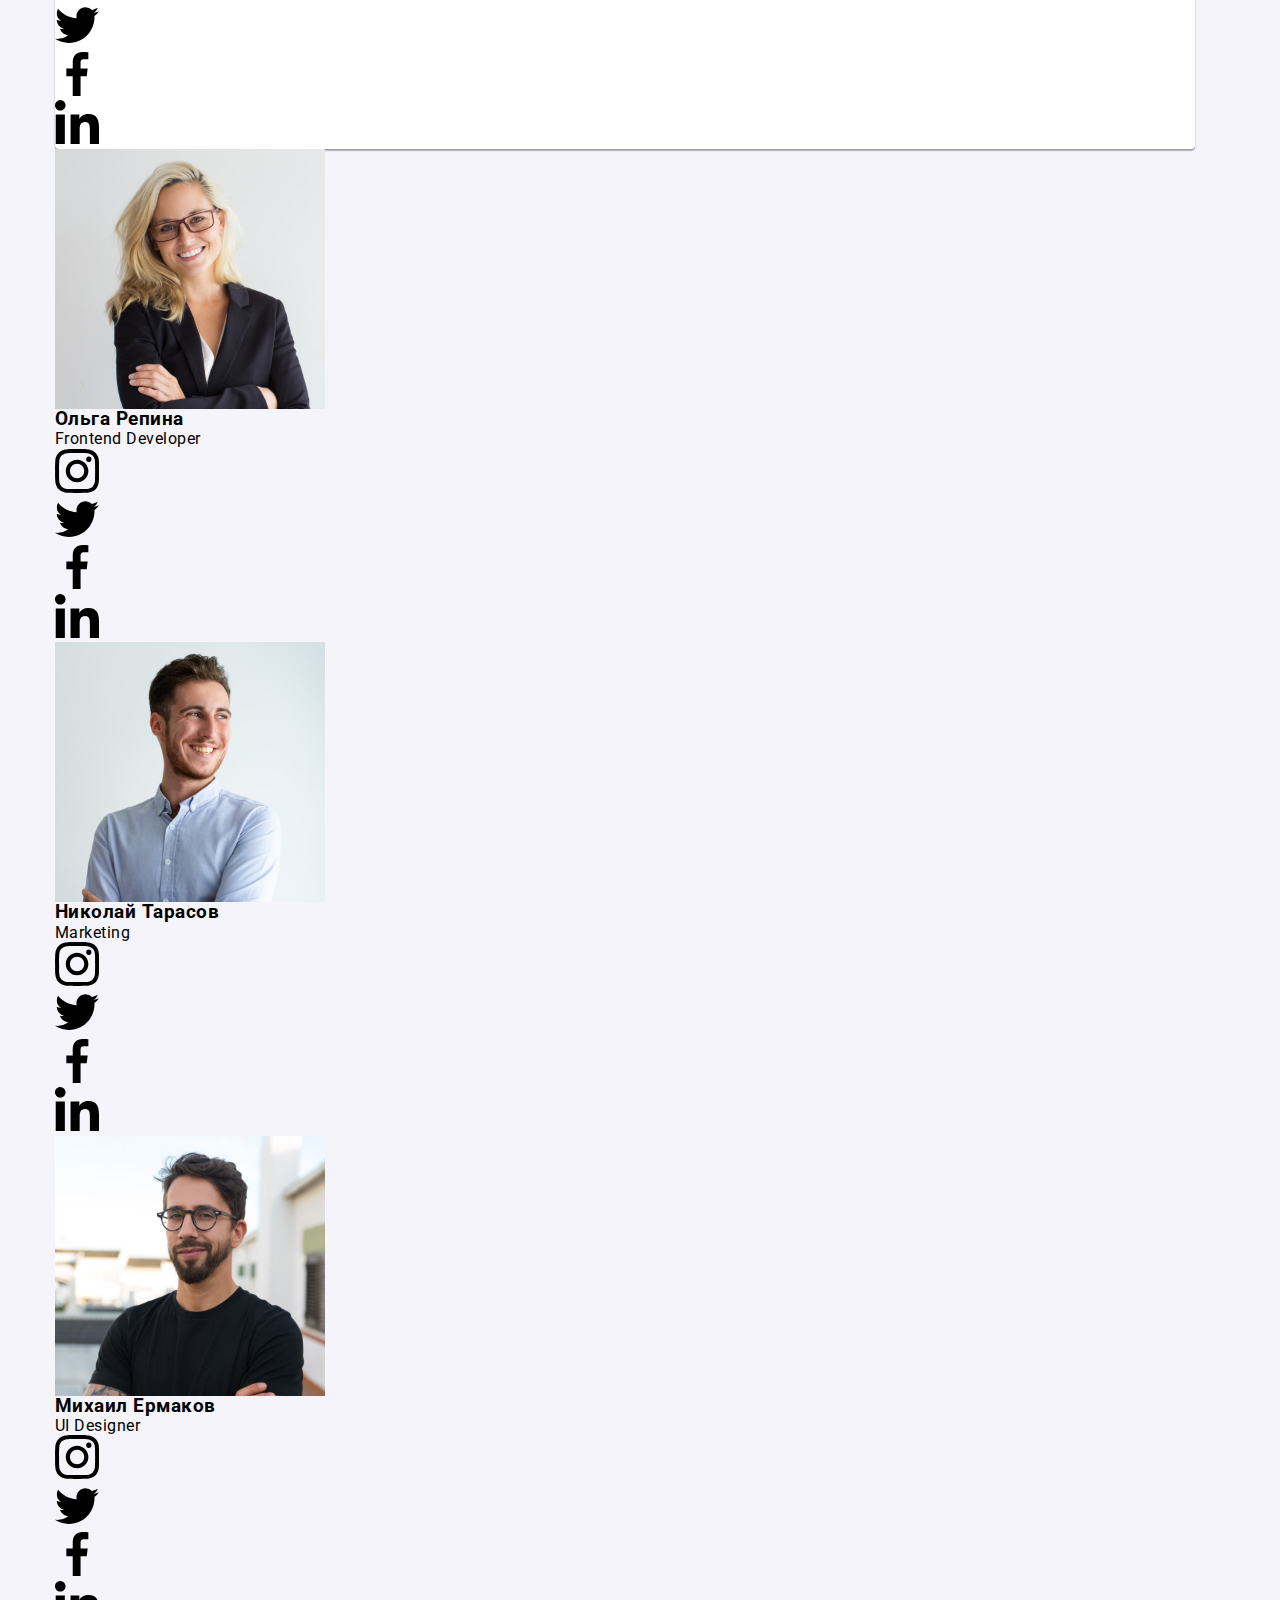
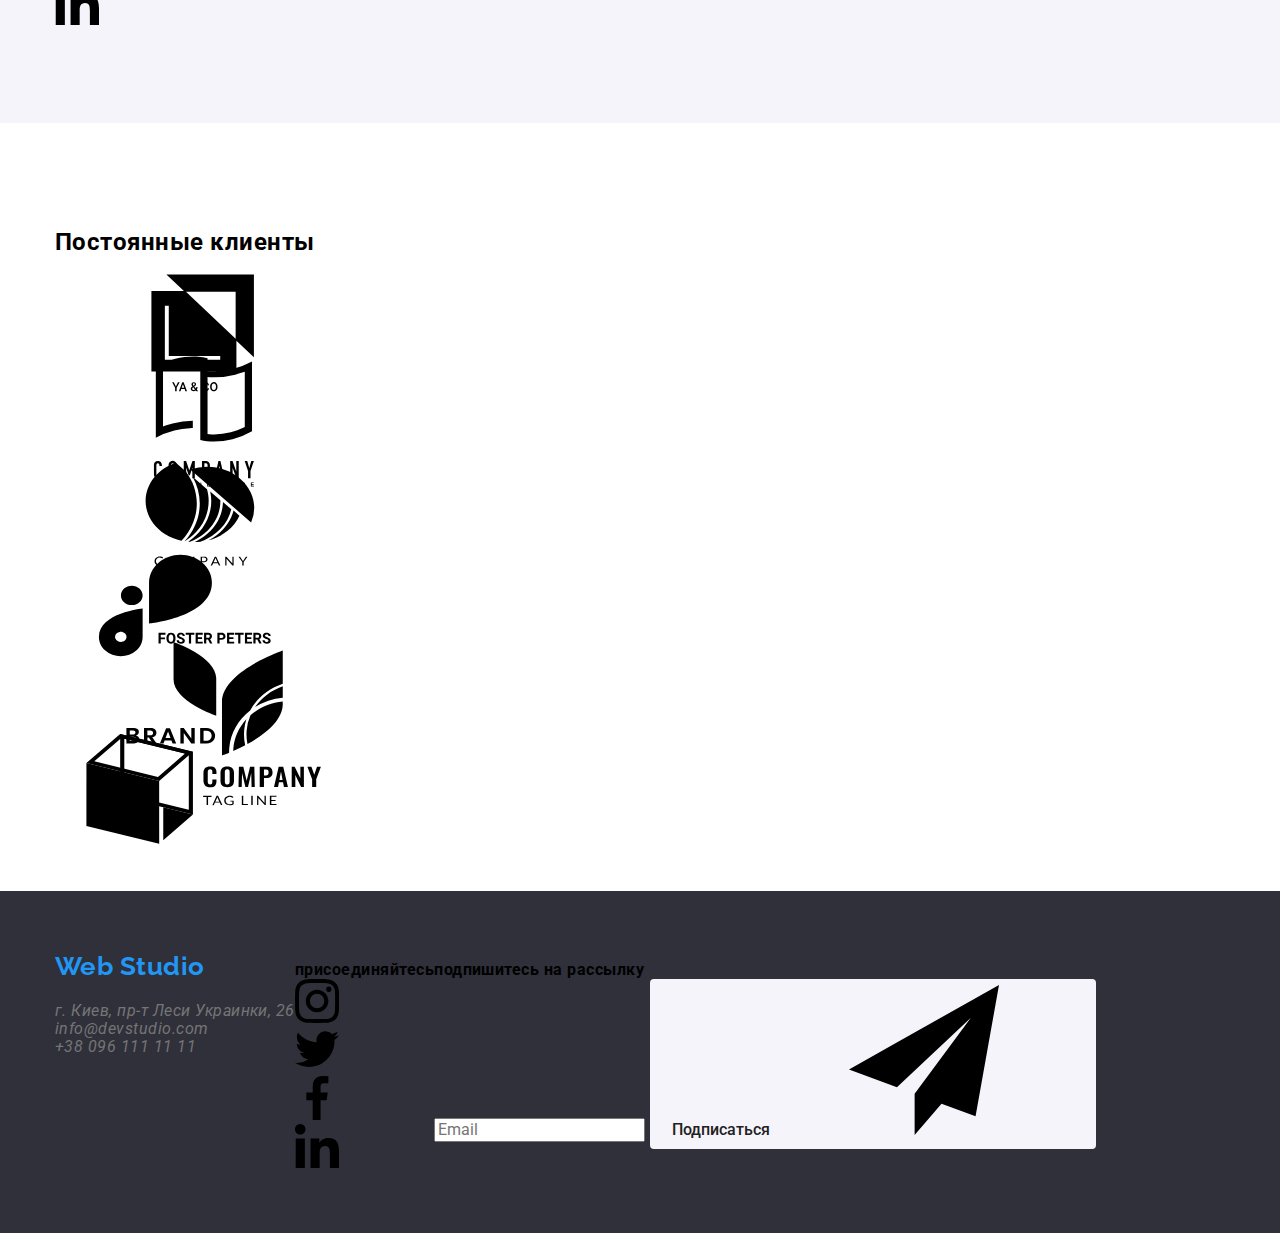
==== commit a25f6a02: "index.html converted to BEM-naming" ====
--- a/index.html
+++ b/index.html
@@ -20,36 +20,36 @@
 	</head>
 	<body>
 		<header class="header">
-			<div class="container header-container">
+			<div class="container header__container">
 				<nav class="main-nav">
-					<a href="./" class="logo">
+					<a href="./" class="logo main-nav__logo">
 						<span lang="en">
 							Web
-							<span class="logo-black-color">Studio</span>
+							<span class="logo--dark">Studio</span>
 						</span>
 					</a>
-					<ul class="site-nav list">
-						<li class="item">
-							<a href="" class="site-nav-link link site-nav-link-current">Студия</a>
-						</li>
-						<li class="item">
-							<a href="./portfolio.html" class="site-nav-link link link">Портфолио</a>
-						</li>
-						<li class="item"><a href="" class="site-nav-link link">Контакты</a></li>
+					<ul class="site-nav menu main-nav__menu list">
+						<li class="menu__item item">
+							<a href="" class="menu__link menu__link--current link">Студия</a>
+						</li>
+						<li class="menu__item item">
+							<a href="./portfolio.html" class="menu__link link">Портфолио</a>
+						</li>
+						<li class="menu__item item"><a href="" class="menu__link link">Контакты</a></li>
 					</ul>
 				</nav>
 				<ul class="contacts list">
-					<li class="item">
-						<a href="mailto:info@devstudio.com" class="contacts-link link">
-							<svg class="icon icon-contact-header envelope">
+					<li class="contacts__item item">
+						<a href="mailto:info@devstudio.com" class="contacts__link link">
+							<svg class="icon contacts__icon">
 								<use href="./images/icons.svg#envelope"></use>
 							</svg>
 							info@devstudio.com
 						</a>
 					</li>
-					<li class="item">
-						<a href="tel:+380961111111" class="contacts-link link">
-							<svg class="icon icon-contact-header envelope">
+					<li class="contacts__item item">
+						<a href="tel:+380961111111" class="contacts__link link">
+							<svg class="icon contacts__icon">
 								<use href="./images/icons.svg#smartphone"></use>
 							</svg>
 							+38 096 111 11 11
@@ -61,48 +61,48 @@
 		<main>
 			<section class="hero">
 				<div class="container">
-					<h1 class="header-hero">Эффективные решения для вашего бизнеса</h1>
-					<button type="button" class="btn-hero" data-modal-open>Заказать услугу</button>
+					<h1 class="hero__title">Эффективные решения для вашего бизнеса</h1>
+					<button type="button" class="btn" data-modal-open>Заказать услугу</button>
 				</div>
 			</section>
 
 			<section class="our-characteristics">
 				<div class="container">
 					<h2 class="visually-hidden">Особенности</h2>
-					<ul class="list-chars list">
-						<li class="item">
-							<div class="icon-block">
-								<svg class="icon-char"><use href="./images/icons.svg#antenna"></use></svg>
-							</div>
-							<h3 class="list-chars-header">Внимание к деталям</h3>
-							<p class="list-chars-text">
+					<ul class="our-characteristics__list list">
+						<li class="our-characteristics__item">
+							<div class="our-characteristics__wrapper">
+								<svg class="our-characteristics__icon"><use href="./images/icons.svg#antenna"></use></svg>
+							</div>
+							<h3 class="our-characteristics__title">Внимание к деталям</h3>
+							<p class="our-characteristics__description">
 								Идейные соображения, а также начало повседневной работы по формированию позиции.
 							</p>
 						</li>
-						<li class="item">
-							<div class="icon-block">
-								<svg class="icon-char"><use href="./images/icons.svg#clock"></use></svg>
-							</div>
-							<h3 class="list-chars-header">Пунктуальность</h3>
-							<p class="list-chars-text">
+						<li class="our-characteristics__item">
+							<div class="our-characteristics__wrapper">
+								<svg class="our-characteristics__icon"><use href="./images/icons.svg#clock"></use></svg>
+							</div>
+							<h3 class="our-characteristics__title">Пунктуальность</h3>
+							<p class="our-characteristics__description">
 								Задача организации, в особенности же рамки и место обучения кадров влечет за собой.
 							</p>
 						</li>
-						<li class="item">
-							<div class="icon-block">
-								<svg class="icon-char"><use href="./images/icons.svg#diagram"></use></svg>
-							</div>
-							<h3 class="list-chars-header">Планирование</h3>
-							<p class="list-chars-text">
+						<li class="our-characteristics__item">
+							<div class="our-characteristics__wrapper">
+								<svg class="our-characteristics__icon"><use href="./images/icons.svg#diagram"></use></svg>
+							</div>
+							<h3 class="our-characteristics__title">Планирование</h3>
+							<p class="our-characteristics__description">
 								Равным образом консультация с широким активом в значительной степени обуславливает.
 							</p>
 						</li>
-						<li class="item">
-							<div class="icon-block">
-								<svg class="icon-char"><use href="./images/icons.svg#astronaut"></use></svg>
-							</div>
-							<h3 class="list-chars-header">Современные технологии</h3>
-							<p class="list-chars-text">
+						<li class="our-characteristics__item">
+							<div class="our-characteristics__wrapper">
+								<svg class="our-characteristics__icon"><use href="./images/icons.svg#astronaut"></use></svg>
+							</div>
+							<h3 class="our-characteristics__title">Современные технологии</h3>
+							<p class="our-characteristics__description">
 								Значимость этих проблем настолько очевидна, что реализация плановых заданий.
 							</p>
 						</li>
@@ -112,19 +112,19 @@
 
 			<section class="what-we-do">
 				<div class="container">
-					<h2 class="header-what-we-do text-aligned-center">Чем мы занимаемся</h2>
-					<ul class="list-what-we-do list">
-						<li class="item">
+					<h2 class="section__title">Чем мы занимаемся</h2>
+					<ul class="what-we-do__list list">
+						<li class="what-we-do__item">
 							<img src="./images/what-we-do1.jpg" alt="Рабочее место. Компьютер. Блок-схемы" width="370" />
-							<p class="label">Десктопные приложения</p>
-						</li>
-						<li class="item">
+							<p class="what-we-do__label">Десктопные приложения</p>
+						</li>
+						<li class="what-we-do__item">
 							<img src="./images/what-we-do2.jpg" alt="Визуализация панелей на экране монитора" width="370" />
-							<p class="label">Мобильные приложения</p>
-						</li>
-						<li class="item">
+							<p class="what-we-do__label">Мобильные приложения</p>
+						</li>
+						<li class="what-we-do__item">
 							<img src="./images/what-we-do3.jpg" alt="Палитра цветов на экране планшета" width="370" />
-							<p class="label">Дизайнерские решения</p>
+							<p class="what-we-do__label">Дизайнерские решения</p>
 						</li>
 					</ul>
 				</div>
@@ -132,119 +132,119 @@
 
 			<section class="our-team">
 				<div class="container">
-					<h2 class="header-our-team text-aligned-center">Наша команда</h2>
-					<ul class="team list">
-						<li class="team-member text-aligned-center">
-							<img class="photo" src="./images/igor-demjanenko.jpg" alt="Игорь Демьяненко" width="270" />
-							<div class="info">
-								<h3 class="name">Игорь Демьяненко</h3>
-								<p class="title" lang="en">Product Designer</p>
-								<ul class="social-icons list">
-									<li class="social-icon">
-										<a class="social-icon-link link" href="" aria-label="Instagram">
-											<svg class="icon-social"><use href="./images/icons.svg#instagram"></use></svg>
-										</a>
-									</li>
-									<li class="social-icon">
-										<a class="social-icon-link link" href="" aria-label="Twitter">
-											<svg class="icon-social"><use href="./images/icons.svg#twitter"></use></svg>
-										</a>
-									</li>
-									<li class="social-icon">
-										<a class="social-icon-link link" href="" aria-label="Facebook">
-											<svg class="icon-social"><use href="./images/icons.svg#facebook"></use></svg>
-										</a>
-									</li>
-									<li class="social-icon">
-										<a class="social-icon-link link" href="" aria-label="LinkedIn">
-											<svg class="icon-social"><use href="./images/icons.svg#linkedin"></use></svg>
+					<h2 class="section__title">Наша команда</h2>
+					<ul class="our-team__list list">
+						<li class="team-member our-team__member text--aligned-center">
+							<img class="team-member__photo" src="./images/igor-demjanenko.jpg" alt="Игорь Демьяненко" width="270" />
+							<div class="team-member__info">
+								<h3 class="team-member__name">Игорь Демьяненко</h3>
+								<p class="team-member__title" lang="en">Product Designer</p>
+								<ul class="team-member__social-icons social-list list">
+									<li class="social-item">
+										<a class="social-link link" href="" aria-label="Instagram">
+											<svg class="social-icon"><use href="./images/icons.svg#instagram"></use></svg>
+										</a>
+									</li>
+									<li class="social-item">
+										<a class="social-link link" href="" aria-label="Twitter">
+											<svg class="social-icon"><use href="./images/icons.svg#twitter"></use></svg>
+										</a>
+									</li>
+									<li class="social-item">
+										<a class="social-link link" href="" aria-label="Facebook">
+											<svg class="social-icon"><use href="./images/icons.svg#facebook"></use></svg>
+										</a>
+									</li>
+									<li class="social-item">
+										<a class="social-link link" href="" aria-label="LinkedIn">
+											<svg class="social-icon"><use href="./images/icons.svg#linkedin"></use></svg>
 										</a>
 									</li>
 								</ul>
 							</div>
 						</li>
-						<li class="team-member text-aligned-center">
-							<img class="photo" src="./images/olga-repina.jpg" alt="Ольга Репина" width="270" />
-							<div class="info">
-								<h3 class="name">Ольга Репина</h3>
-								<p class="title" lang="en">Frontend Developer</p>
-								<ul class="social-icons list">
-									<li class="social-icon">
-										<a class="social-icon-link link" href="" aria-label="Instagram">
-											<svg class="icon-social"><use href="./images/icons.svg#instagram"></use></svg>
-										</a>
-									</li>
-									<li class="social-icon">
-										<a class="social-icon-link link" href="" aria-label="Twitter">
-											<svg class="icon-social"><use href="./images/icons.svg#twitter"></use></svg>
-										</a>
-									</li>
-									<li class="social-icon">
-										<a class="social-icon-link link" href="" aria-label="Facebook">
-											<svg class="icon-social"><use href="./images/icons.svg#facebook"></use></svg>
-										</a>
-									</li>
-									<li class="social-icon">
-										<a class="social-icon-link link" href="" aria-label="LinkedIn">
-											<svg class="icon-social"><use href="./images/icons.svg#linkedin"></use></svg>
+						<li class="our-team__member text--aligned-center">
+							<img class="team-member__photo" src="./images/olga-repina.jpg" alt="Ольга Репина" width="270" />
+							<div class="team-member__info">
+								<h3 class="team-member__name">Ольга Репина</h3>
+								<p class="team-member__title" lang="en">Frontend Developer</p>
+								<ul class="team-member__social-icons social-list list">
+									<li class="social-item">
+										<a class="social-link link" href="" aria-label="Instagram">
+											<svg class="social-icon"><use href="./images/icons.svg#instagram"></use></svg>
+										</a>
+									</li>
+									<li class="social-item">
+										<a class="social-link link" href="" aria-label="Twitter">
+											<svg class="social-icon"><use href="./images/icons.svg#twitter"></use></svg>
+										</a>
+									</li>
+									<li class="social-item">
+										<a class="social-link link" href="" aria-label="Facebook">
+											<svg class="social-icon"><use href="./images/icons.svg#facebook"></use></svg>
+										</a>
+									</li>
+									<li class="social-item">
+										<a class="social-link link" href="" aria-label="LinkedIn">
+											<svg class="social-icon"><use href="./images/icons.svg#linkedin"></use></svg>
 										</a>
 									</li>
 								</ul>
 							</div>
 						</li>
-						<li class="team-member text-aligned-center">
-							<img class="photo" src="./images/nikolaj-tarasov.jpg" alt="Николай Тарасов" width="270" />
-							<div class="info">
-								<h3 class="name">Николай Тарасов</h3>
-								<p class="title" lang="en">Marketing</p>
-								<ul class="social-icons list">
-									<li class="social-icon">
-										<a class="social-icon-link link" href="" aria-label="Instagram">
-											<svg class="icon-social"><use href="./images/icons.svg#instagram"></use></svg>
-										</a>
-									</li>
-									<li class="social-icon">
-										<a class="social-icon-link link" href="" aria-label="Twitter">
-											<svg class="icon-social"><use href="./images/icons.svg#twitter"></use></svg>
-										</a>
-									</li>
-									<li class="social-icon">
-										<a class="social-icon-link link" href="" aria-label="Facebook">
-											<svg class="icon-social"><use href="./images/icons.svg#facebook"></use></svg>
-										</a>
-									</li>
-									<li class="social-icon">
-										<a class="social-icon-link link" href="" aria-label="LinkedIn">
-											<svg class="icon-social"><use href="./images/icons.svg#linkedin"></use></svg>
+						<li class="our-team__member text--aligned-center">
+							<img class="team-member__photo" src="./images/nikolaj-tarasov.jpg" alt="Николай Тарасов" width="270" />
+							<div class="team-member__info">
+								<h3 class="team-member__name">Николай Тарасов</h3>
+								<p class="team-member__title" lang="en">Marketing</p>
+								<ul class="team-member__social-icons social-list list">
+									<li class="social-item">
+										<a class="social-link link" href="" aria-label="Instagram">
+											<svg class="social-icon"><use href="./images/icons.svg#instagram"></use></svg>
+										</a>
+									</li>
+									<li class="social-item">
+										<a class="social-link link" href="" aria-label="Twitter">
+											<svg class="social-icon"><use href="./images/icons.svg#twitter"></use></svg>
+										</a>
+									</li>
+									<li class="social-item">
+										<a class="social-link link" href="" aria-label="Facebook">
+											<svg class="social-icon"><use href="./images/icons.svg#facebook"></use></svg>
+										</a>
+									</li>
+									<li class="social-item">
+										<a class="social-link link" href="" aria-label="LinkedIn">
+											<svg class="social-icon"><use href="./images/icons.svg#linkedin"></use></svg>
 										</a>
 									</li>
 								</ul>
 							</div>
 						</li>
-						<li class="team-member text-aligned-center">
-							<img class="photo" src="./images/mihail-jermakov.jpg" alt="Михаил Ермаков" width="270" />
-							<div class="info">
-								<h3 class="name">Михаил Ермаков</h3>
-								<p class="title" lang="en">UI Designer</p>
-								<ul class="social-icons list">
-									<li class="social-icon">
-										<a class="social-icon-link link" href="" aria-label="Instagram">
-											<svg class="icon-social"><use href="./images/icons.svg#instagram"></use></svg>
-										</a>
-									</li>
-									<li class="social-icon">
-										<a class="social-icon-link link" href="" aria-label="Twitter">
-											<svg class="icon-social"><use href="./images/icons.svg#twitter"></use></svg>
-										</a>
-									</li>
-									<li class="social-icon">
-										<a class="social-icon-link link" href="" aria-label="Facebook">
-											<svg class="icon-social"><use href="./images/icons.svg#facebook"></use></svg>
-										</a>
-									</li>
-									<li class="social-icon">
-										<a class="social-icon-link link" href="" aria-label="LinkedIn">
-											<svg class="icon-social"><use href="./images/icons.svg#linkedin"></use></svg>
+						<li class="our-team__member text--aligned-center">
+							<img class="team-member__photo" src="./images/mihail-jermakov.jpg" alt="Михаил Ермаков" width="270" />
+							<div class="team-member__info">
+								<h3 class="team-member__name">Михаил Ермаков</h3>
+								<p class="team-member__title" lang="en">UI Designer</p>
+								<ul class="team-member__social-icons social-list list">
+									<li class="social-item">
+										<a class="social-link link" href="" aria-label="Instagram">
+											<svg class="social-icon"><use href="./images/icons.svg#instagram"></use></svg>
+										</a>
+									</li>
+									<li class="social-item">
+										<a class="social-link link" href="" aria-label="Twitter">
+											<svg class="social-icon"><use href="./images/icons.svg#twitter"></use></svg>
+										</a>
+									</li>
+									<li class="social-item">
+										<a class="social-link link" href="" aria-label="Facebook">
+											<svg class="social-icon"><use href="./images/icons.svg#facebook"></use></svg>
+										</a>
+									</li>
+									<li class="social-item">
+										<a class="social-link link" href="" aria-label="LinkedIn">
+											<svg class="social-icon"><use href="./images/icons.svg#linkedin"></use></svg>
 										</a>
 									</li>
 								</ul>
@@ -256,36 +256,36 @@
 
 			<section class="regular-customers">
 				<div class="container">
-					<h2 class="header-regular-customers text-aligned-center">Постоянные клиенты</h2>
-					<ul class="customers list">
-						<li class="customer">
-							<a class="customer-link link" href="">
-								<svg class="icon-customer"><use href="./images/icons.svg#ya-and-co"></use></svg>
-							</a>
-						</li>
-						<li class="customer">
-							<a class="customer-link link" href="">
-								<svg class="icon-customer"><use href="./images/icons.svg#company-tagline-here"></use></svg>
-							</a>
-						</li>
-						<li class="customer">
-							<a class="customer-link link" href="">
-								<svg class="icon-customer"><use href="./images/icons.svg#company"></use></svg>
-							</a>
-						</li>
-						<li class="customer">
-							<a class="customer-link link" href="">
-								<svg class="icon-customer"><use href="./images/icons.svg#foster-peters"></use></svg>
-							</a>
-						</li>
-						<li class="customer">
-							<a class="customer-link link" href="">
-								<svg class="icon-customer"><use href="./images/icons.svg#brand"></use></svg>
-							</a>
-						</li>
-						<li class="customer">
-							<a class="customer-link link" href="">
-								<svg class="icon-customer"><use href="./images/icons.svg#company-tagline"></use></svg>
+					<h2 class="section__title">Постоянные клиенты</h2>
+					<ul class="regular-customers__list list">
+						<li class="customer">
+							<a class="customer__link link" href="">
+								<svg class="customer__icon"><use href="./images/icons.svg#ya-and-co"></use></svg>
+							</a>
+						</li>
+						<li class="customer">
+							<a class="customer__link link" href="">
+								<svg class="customer__icon"><use href="./images/icons.svg#company-tagline-here"></use></svg>
+							</a>
+						</li>
+						<li class="customer">
+							<a class="customer__link link" href="">
+								<svg class="customer__icon"><use href="./images/icons.svg#company"></use></svg>
+							</a>
+						</li>
+						<li class="customer">
+							<a class="customer__link link" href="">
+								<svg class="customer__icon"><use href="./images/icons.svg#foster-peters"></use></svg>
+							</a>
+						</li>
+						<li class="customer">
+							<a class="customer__link link" href="">
+								<svg class="customer__icon"><use href="./images/icons.svg#brand"></use></svg>
+							</a>
+						</li>
+						<li class="customer">
+							<a class="customer__link link" href="">
+								<svg class="customer__icon"><use href="./images/icons.svg#company-tagline"></use></svg>
 							</a>
 						</li>
 					</ul>
@@ -293,65 +293,67 @@
 			</section>
 		</main>
 		<footer class="footer">
-			<div class="container">
-				<div class="left-part">
-					<a href="./" class="logo">
+			<div class="footer__container container">
+				<div class="footer__first-part">
+					<a href="./" class="footer__logo logo">
 						Web
-						<span class="logo-white-color">Studio</span>
+						<span class="logo--light">Studio</span>
 					</a>
 					<address>
-						<ul class="address-list list">
-							<li class="item">
+						<ul class="address__list list">
+							<li class="address__item">
 								<a
 									href="https://goo.gl/maps/h8XBH1C1pmBuiniH7"
 									target="_blank"
 									rel="noopener noreferrer"
-									class="contacts-link link"
+									class="address__contacts-link contacts-link link"
 								>
 									г. Киев, пр-т Леси Украинки, 26
 								</a>
 							</li>
-							<li class="item">
-								<a href="mailto:info@devstudio.com" class="contacts-link link">info@devstudio.com</a>
+							<li class="address__item">
+								<a href="mailto:info@devstudio.com" class="address__contacts-link contacts-link link">
+									info@devstudio.com
+								</a>
 							</li>
-							<li class="item">
-								<a href="tel:+380961111111" class="contacts-link link">+38 096 111 11 11</a>
+							<li class="address__item">
+								<a href="tel:+380961111111" class="address__contacts-link contacts-link link">+38 096 111 11 11</a>
 							</li>
 						</ul>
 					</address>
 				</div>
-				<div class="middle-part">
-					<b class="footer-header">присоединяйтесь</b>
-					<ul class="social-icons list">
-						<li class="social-icon">
-							<a class="social-icon-link link" href="" aria-label="Instagram">
-								<svg class="icon-social"><use href="./images/icons.svg#instagram"></use></svg>
-							</a>
-						</li>
-						<li class="social-icon">
-							<a class="social-icon-link link" href="" aria-label="Twitter">
-								<svg class="icon-social"><use href="./images/icons.svg#twitter"></use></svg>
-							</a>
-						</li>
-						<li class="social-icon">
-							<a class="social-icon-link link" href="" aria-label="Facebook">
-								<svg class="icon-social"><use href="./images/icons.svg#facebook"></use></svg>
-							</a>
-						</li>
-						<li class="social-icon">
-							<a class="social-icon-link link" href="" aria-label="LinkedIn">
-								<svg class="icon-social"><use href="./images/icons.svg#linkedin"></use></svg>
-							</a>
-						</li>
-					</ul>
-				</div>
-				<div class="right-part">
-					<b class="footer-header">подпишитесь на рассылку</b>
-					<form name="footer-subscribe" class="footer-subscribe">
-						<input type="email" name="email" class="email-input" placeholder="Email" />
-						<button class="btn-subscribe" type="submit">
+				<div class="footer__second-part">
+					<b class="footer__title">присоединяйтесь</b>
+					<ul class="footer__social-list social-list list">
+						<li class="social-item">
+							<a class="footer__social-link social-link link" href="" aria-label="Instagram">
+								<svg class="social-icon"><use href="./images/icons.svg#instagram"></use></svg>
+							</a>
+						</li>
+						<li class="social-item">
+							<a class="footer__social-link social-link link" href="" aria-label="Twitter">
+								<svg class="social-icon"><use href="./images/icons.svg#twitter"></use></svg>
+							</a>
+						</li>
+						<li class="social-item">
+							<a class="footer__social-link social-link link" href="" aria-label="Facebook">
+								<svg class="social-icon"><use href="./images/icons.svg#facebook"></use></svg>
+							</a>
+						</li>
+						<li class="social-item">
+							<a class="footer__social-link social-link link" href="" aria-label="LinkedIn">
+								<svg class="social-icon"><use href="./images/icons.svg#linkedin"></use></svg>
+							</a>
+						</li>
+					</ul>
+				</div>
+				<div class="footer__third-part">
+					<b class="footer__title">подпишитесь на рассылку</b>
+					<form name="subscribe" class="subscribe">
+						<input type="email" name="email" class="subscribe__email" placeholder="Email" />
+						<button class="subscribe__btn btn" type="submit">
 							Подписаться
-							<svg class="icon-subscribe">
+							<svg class="subscribe__icon">
 								<use href="./images/icons.svg#icon-send"></use>
 							</svg>
 						</button>
@@ -361,8 +363,55 @@
 		</footer>
 		<div class="backdrop is-hidden" data-modal>
 			<div class="modal">
-				<button type="button" class="modal-close" data-modal-close>
-					<svg class="icon-close-modal">
+				<p class="modal__title">Оставьте свои данные, мы вам перезвоним</p>
+				<form name="callback" class="modal__callback" autocomplete="off">
+					<div class="modal__field modal__field--usual">
+						<input type="text" name="name" id="name" class="modal__input" />
+						<label for="name" class="modal__label">Имя</label>
+						<svg class="modal__icon">
+							<use href="./images/icons.svg#person"></use>
+						</svg>
+					</div>
+					<div class="modal__field modal__field--usual">
+						<input type="text" name="phone" id="phone" class="modal__input" />
+						<label for="phone" class="modal__label">Телефон</label>
+						<svg class="modal__icon">
+							<use href="./images/icons.svg#phone"></use>
+						</svg>
+					</div>
+					<div class="modal__field modal__field--usual">
+						<input type="email" name="name" id="email" class="modal__input" />
+						<label for="email" class="modal__label">Почта</label>
+						<svg class="modal__icon">
+							<use href="./images/icons.svg#email"></use>
+						</svg>
+					</div>
+					<div class="modal__field modal__field--comment">
+						<textarea
+							name="comment"
+							id="comment"
+							class="modal__input modal__input--comment"
+							placeholder="Введите текст"
+						></textarea>
+						<label for="email" class="modal__label">Комментарий</label>
+					</div>
+					<div class="modal__field modal__field--policy">
+						<label class="policy-agreement modal__policy-agreement">
+							<input type="checkbox" name="policy-agreement" id="policy-agreement" class="policy-agreement__checkbox" />
+							<span for="policy-agreement" class="modal__label policy-agreement__text">
+								Соглашаюсь с рассылкой и принимаю
+								<a href="" class="policy-agreement__link link">Условия договора</a>
+							</span>
+							<svg class="policy-agreement__icon">
+								<use href="./images/icons.svg#icon-check"></use>
+							</svg>
+						</label>
+					</div>
+
+					<button type="submit" class="btn">Отправить</button>
+				</form>
+				<button type="button" class="modal__close" data-modal-close>
+					<svg class="modal__icon-close">
 						<use href="./images/icons.svg#icon-close"></use>
 					</svg>
 				</button>
--- a/css/styles.css
+++ b/css/styles.css
@@ -1,6 +1,7 @@
 :root {
 	--primary-paragraph-color: #757575;
 	--primary-active-color: #2196f3;
+	--secondary-button-color: #188ce8;
 	--secondary-logo-color: #000000;
 	--primary-header-color: #212121;
 	--primary-text-color-light: #ffffff;
@@ -14,7 +15,7 @@
 	--card-border-color: #eeeeee;
 	--main-border-radius: 4px;
 	--first-transition-function: cubic-bezier(0.4, 0, 0.2, 1);
-	--first-transition-timing: 250ms;
+	--first-transition-duration: 250ms;
 }
 
 html {
@@ -82,22 +83,21 @@
 	-moz-border-radius: var(--main-border-radius);
 	-ms-border-radius: var(--main-border-radius);
 	-o-border-radius: var(--main-border-radius);
-
-	transition: background-color var(--first-transition-timing) var(--first-transition-timing),
-		color var(--first-transition-timing) var(--first-transition-timing),
-		box-shadow var(--first-transition-timing) var(--first-transition-timing);
-	-webkit-transition: background-color var(--first-transition-timing) var(--first-transition-timing),
-		color var(--first-transition-timing) var(--first-transition-timing),
-		box-shadow var(--first-transition-timing) var(--first-transition-timing);
-	-moz-transition: background-color var(--first-transition-timing) var(--first-transition-timing),
-		color var(--first-transition-timing) var(--first-transition-timing),
-		box-shadow var(--first-transition-timing) var(--first-transition-timing);
-	-ms-transition: background-color var(--first-transition-timing) var(--first-transition-timing),
-		color var(--first-transition-timing) var(--first-transition-timing),
-		box-shadow var(--first-transition-timing) var(--first-transition-timing);
-	-o-transition: background-color var(--first-transition-timing) var(--first-transition-timing),
-		color var(--first-transition-timing) var(--first-transition-timing),
-		box-shadow var(--first-transition-timing) var(--first-transition-timing);
+	transition: background-color var(--first-transition-duration) var(--first-transition-function),
+		color var(--first-transition-duration) var(--first-transition-function),
+		box-shadow var(--first-transition-duration) var(--first-transition-function);
+	-webkit-transition: background-color var(--first-transition-duration) var(--first-transition-function),
+		color var(--first-transition-duration) var(--first-transition-function),
+		box-shadow var(--first-transition-duration) var(--first-transition-function);
+	-moz-transition: background-color var(--first-transition-duration) var(--first-transition-function),
+		color var(--first-transition-duration) var(--first-transition-function),
+		box-shadow var(--first-transition-duration) var(--first-transition-function);
+	-ms-transition: background-color var(--first-transition-duration) var(--first-transition-function),
+		color var(--first-transition-duration) var(--first-transition-function),
+		box-shadow var(--first-transition-duration) var(--first-transition-function);
+	-o-transition: background-color var(--first-transition-duration) var(--first-transition-function),
+		color var(--first-transition-duration) var(--first-transition-function),
+		box-shadow var(--first-transition-duration) var(--first-transition-function);
 }
 
 .btn-active,
@@ -214,11 +214,11 @@
 
 .site-nav-link,
 .contacts-link {
-	transition: color var(--first-transition-timing) var(--first-transition-function);
-	-webkit-transition: color var(--first-transition-timing) var(--first-transition-function);
-	-moz-transition: color var(--first-transition-timing) var(--first-transition-function);
-	-ms-transition: color var(--first-transition-timing) var(--first-transition-function);
-	-o-transition: color var(--first-transition-timing) var(--first-transition-function);
+	transition: color var(--first-transition-duration) var(--first-transition-function);
+	-webkit-transition: color var(--first-transition-duration) var(--first-transition-function);
+	-moz-transition: color var(--first-transition-duration) var(--first-transition-function);
+	-ms-transition: color var(--first-transition-duration) var(--first-transition-function);
+	-o-transition: color var(--first-transition-duration) var(--first-transition-function);
 }
 
 .site-nav-link-current,
@@ -285,7 +285,8 @@
 }
 
 .btn-hero,
-.btn-subscribe {
+.btn-subscribe,
+.btn-modal {
 	width: 200px;
 	height: 50px;
 	padding-top: 10px;
@@ -308,16 +309,18 @@
 	-ms-border-radius: var(--main-border-radius);
 	-o-border-radius: var(--main-border-radius);
 
-	transition: background-color var(--first-transition-timing) var(--first-transition-function);
-	-webkit-transition: background-color var(--first-transition-timing) var(--first-transition-function);
-	-moz-transition: background-color var(--first-transition-timing) var(--first-transition-function);
-	-ms-transition: background-color var(--first-transition-timing) var(--first-transition-function);
-	-o-transition: background-color var(--first-transition-timing) var(--first-transition-function);
+	transition: background-color var(--first-transition-duration) var(--first-transition-function);
+	-webkit-transition: background-color var(--first-transition-duration) var(--first-transition-function);
+	-moz-transition: background-color var(--first-transition-duration) var(--first-transition-function);
+	-ms-transition: background-color var(--first-transition-duration) var(--first-transition-function);
+	-o-transition: background-color var(--first-transition-duration) var(--first-transition-function);
 }
 
 .btn-hero:hover,
-.btn-hero:focus {
-	background-color: #188ce8;
+.btn-hero:focus,
+.btn-modal:hover,
+.btn-modal:focus {
+	background-color: var(--secondary-button-color);
 }
 
 /*Our characteristics*/
@@ -502,17 +505,16 @@
 	-moz-border-radius: 50%;
 	-ms-border-radius: 50%;
 	-o-border-radius: 50%;
-
-	transition: background-color var(--first-transition-timing) var(--first-transition-timing),
-		color var(--first-transition-timing) var(--first-transition-timing);
-	-webkit-transition: background-color var(--first-transition-timing) var(--first-transition-timing),
-		color var(--first-transition-timing) var(--first-transition-timing);
-	-moz-transition: background-color var(--first-transition-timing) var(--first-transition-timing),
-		color var(--first-transition-timing) var(--first-transition-timing);
-	-ms-transition: background-color var(--first-transition-timing) var(--first-transition-timing),
-		color var(--first-transition-timing) var(--first-transition-timing);
-	-o-transition: background-color var(--first-transition-timing) var(--first-transition-timing),
-		color var(--first-transition-timing) var(--first-transition-timing);
+	transition: background-color var(--first-transition-duration) var(--first-transition-function),
+		color var(--first-transition-duration) var(--first-transition-function);
+	-webkit-transition: background-color var(--first-transition-duration) var(--first-transition-function),
+		color var(--first-transition-duration) var(--first-transition-function);
+	-moz-transition: background-color var(--first-transition-duration) var(--first-transition-function),
+		color var(--first-transition-duration) var(--first-transition-function);
+	-ms-transition: background-color var(--first-transition-duration) var(--first-transition-function),
+		color var(--first-transition-duration) var(--first-transition-function);
+	-o-transition: background-color var(--first-transition-duration) var(--first-transition-function),
+		color var(--first-transition-duration) var(--first-transition-function);
 }
 
 .social-icon-link:hover,
@@ -561,17 +563,16 @@
 	-moz-border-radius: var(--main-border-radius);
 	-ms-border-radius: var(--main-border-radius);
 	-o-border-radius: var(--main-border-radius);
-
-	transition: border-color var(--first-transition-timing) var(--first-transition-timing),
-		color var(--first-transition-timing) var(--first-transition-timing);
-	-webkit-transition: border-color var(--first-transition-timing) var(--first-transition-timing),
-		color var(--first-transition-timing) var(--first-transition-timing);
-	-moz-transition: border-color var(--first-transition-timing) var(--first-transition-timing),
-		color var(--first-transition-timing) var(--first-transition-timing);
-	-ms-transition: border-color var(--first-transition-timing) var(--first-transition-timing),
-		color var(--first-transition-timing) var(--first-transition-timing);
-	-o-transition: border-color var(--first-transition-timing) var(--first-transition-timing),
-		color var(--first-transition-timing) var(--first-transition-timing);
+	transition: border-color var(--first-transition-duration) var(--first-transition-function),
+		color var(--first-transition-duration) var(--first-transition-function);
+	-webkit-transition: border-color var(--first-transition-duration) var(--first-transition-function),
+		color var(--first-transition-duration) var(--first-transition-function);
+	-moz-transition: border-color var(--first-transition-duration) var(--first-transition-function),
+		color var(--first-transition-duration) var(--first-transition-function);
+	-ms-transition: border-color var(--first-transition-duration) var(--first-transition-function),
+		color var(--first-transition-duration) var(--first-transition-function);
+	-o-transition: border-color var(--first-transition-duration) var(--first-transition-function),
+		color var(--first-transition-duration) var(--first-transition-function);
 }
 
 .customer-link:hover,
@@ -641,12 +642,11 @@
 
 .address-list > .item .contacts-link {
 	color: var(--secondary-text-color-light);
-
-	transition: color var(--first-transition-timing) var(--first-transition-timing);
-	-webkit-transition: color var(--first-transition-timing) var(--first-transition-timing);
-	-moz-transition: color var(--first-transition-timing) var(--first-transition-timing);
-	-ms-transition: color var(--first-transition-timing) var(--first-transition-timing);
-	-o-transition: color var(--first-transition-timing) var(--first-transition-timing);
+	transition: color var(--first-transition-duration) var(--first-transition-function);
+	-webkit-transition: color var(--first-transition-duration) var(--first-transition-function);
+	-moz-transition: color var(--first-transition-duration) var(--first-transition-function);
+	-ms-transition: color var(--first-transition-duration) var(--first-transition-function);
+	-o-transition: color var(--first-transition-duration) var(--first-transition-function);
 }
 
 .address-list > .item .contacts-link:hover,
@@ -687,12 +687,11 @@
 	-moz-border-radius: 50%;
 	-ms-border-radius: 50%;
 	-o-border-radius: 50%;
-
-	transition: background-color var(--first-transition-timing) var(--first-transition-timing);
-	-webkit-transition: background-color var(--first-transition-timing) var(--first-transition-timing);
-	-moz-transition: background-color var(--first-transition-timing) var(--first-transition-timing);
-	-ms-transition: background-color var(--first-transition-timing) var(--first-transition-timing);
-	-o-transition: background-color var(--first-transition-timing) var(--first-transition-timing);
+	transition: background-color var(--first-transition-duration) var(--first-transition-function);
+	-webkit-transition: background-color var(--first-transition-duration) var(--first-transition-function);
+	-moz-transition: background-color var(--first-transition-duration) var(--first-transition-function);
+	-ms-transition: background-color var(--first-transition-duration) var(--first-transition-function);
+	-o-transition: background-color var(--first-transition-duration) var(--first-transition-function);
 }
 
 .footer .social-icon-link:hover,
@@ -749,11 +748,11 @@
 	height: 100vh;
 	width: 100vw;
 	background-color: rgba(0, 0, 0, 0.2);
-	transition: opacity var(--first-transition-timing), visibility var(--first-transition-timing);
-	-webkit-transition: opacity var(--first-transition-timing), visibility var(--first-transition-timing);
-	-moz-transition: opacity var(--first-transition-timing), visibility var(--first-transition-timing);
-	-ms-transition: opacity var(--first-transition-timing), visibility var(--first-transition-timing);
-	-o-transition: opacity var(--first-transition-timing), visibility var(--first-transition-timing);
+	transition: opacity var(--first-transition-duration), visibility var(--first-transition-function);
+	-webkit-transition: opacity var(--first-transition-duration), visibility var(--first-transition-function);
+	-moz-transition: opacity var(--first-transition-duration), visibility var(--first-transition-function);
+	-ms-transition: opacity var(--first-transition-duration), visibility var(--first-transition-function);
+	-o-transition: opacity var(--first-transition-duration), visibility var(--first-transition-function);
 }
 
 .backdrop.is-hidden .modal {
@@ -772,23 +771,185 @@
 	left: 50%;
 	width: 528px;
 	min-height: 581px;
+	padding: 40px;
 	background-color: var(--primary-text-color-light);
 	box-shadow: 0px 1px 3px rgba(0, 0, 0, 0.12), 0px 1px 1px rgba(0, 0, 0, 0.14), 0px 2px 1px rgba(0, 0, 0, 0.2);
-	border-radius: var(--first-transition-function);
-	-webkit-border-radius: var(--first-transition-function);
-	-moz-border-radius: var(--first-transition-function);
-	-ms-border-radius: var(--first-transition-function);
-	-o-border-radius: var(--first-transition-function);
+	border-radius: var(--main-border-radius);
+	-webkit-border-radius: var(--main-border-radius);
+	-moz-border-radius: var(--main-border-radius);
+	-ms-border-radius: var(--main-border-radius);
+	-o-border-radius: var(--main-border-radius);
 	transform: scale(1) translate(-50%, -50%);
 	-webkit-transform: scale(1) translate(-50%, -50%);
 	-moz-transform: scale(1) translate(-50%, -50%);
 	-ms-transform: scale(1) translate(-50%, -50%);
 	-o-transform: scale(1) translate(-50%, -50%);
-	transition: transform var(--first-transition-timing);
-	-webkit-transition: transform var(--first-transition-timing);
-	-moz-transition: transform var(--first-transition-timing);
-	-ms-transition: transform var(--first-transition-timing);
-	-o-transition: transform var(--first-transition-timing);
+	transition: transform var(--first-transition-duration) var(--first-transition-function);
+	-webkit-transition: transform var(--first-transition-duration) var(--first-transition-function);
+	-moz-transition: transform var(--first-transition-duration) var(--first-transition-function);
+	-ms-transition: transform var(--first-transition-duration) var(--first-transition-function);
+	-o-transition: transform var(--first-transition-duration) var(--first-transition-function);
+}
+
+.modal-callback {
+	text-align: center;
+}
+
+.modal-title {
+	margin-bottom: 12px;
+	font-weight: 700;
+	font-size: 20px;
+	line-height: 1.15;
+	text-align: center;
+	letter-spacing: 0.03em;
+
+	color: var(--primary-header-color);
+}
+
+.form-field {
+	position: relative;
+	margin-bottom: 10px;
+	height: 58px;
+}
+
+.form-field-comment {
+	position: relative;
+	margin-bottom: 20px;
+	height: 138px;
+}
+
+.form-field-policy {
+	position: relative;
+	display: block;
+	height: 24px;
+	margin-bottom: 40px;
+}
+
+.form-label {
+	position: absolute;
+	top: 0;
+	left: 0;
+
+	font-weight: 400;
+	font-size: 12px;
+	line-height: 1.17;
+	letter-spacing: 0.01em;
+
+	color: var(--primary-paragraph-color);
+}
+
+.form-icon {
+	position: absolute;
+	bottom: 20px;
+	left: 15px;
+	width: 18px;
+	height: 18px;
+	fill: var(--primary-header-color);
+
+	transform: translateY(50%);
+	-webkit-transform: translateY(50%);
+	-moz-transform: translateY(50%);
+	-ms-transform: translateY(50%);
+	-o-transform: translateY(50%);
+}
+
+.form-input {
+	position: absolute;
+	bottom: 0;
+	left: 0;
+	display: block;
+	width: 100%;
+	height: 40px;
+	padding-top: 12px;
+	padding-right: 15px;
+	padding-bottom: 12px;
+	padding-left: 42px;
+	box-sizing: border-box;
+	border: 1px solid rgba(33, 33, 33, 0.2);
+	border-radius: var(--main-border-radius);
+	-webkit-border-radius: var(--main-border-radius);
+	-moz-border-radius: var(--main-border-radius);
+	-ms-border-radius: var(--main-border-radius);
+	-o-border-radius: var(--main-border-radius);
+	transition: border var(--first-transition-duration) var(--first-transition-function);
+	-webkit-transition: border var(--first-transition-duration) var(--first-transition-function);
+	-moz-transition: border var(--first-transition-duration) var(--first-transition-function);
+	-ms-transition: border var(--first-transition-duration) var(--first-transition-function);
+	-o-transition: border var(--first-transition-duration) var(--first-transition-function);
+}
+
+.form-input:focus,
+.form-input:active {
+	border: 1px solid var(--primary-active-color);
+	outline: transparent;
+}
+
+.form-input.comment {
+	padding: 12px 16px;
+	height: 120px;
+	resize: none;
+}
+
+.form-input:focus ~ .form-icon {
+	fill: var(--primary-active-color);
+}
+
+.form-field-policy .form-label {
+	top: 12px;
+	left: 36px;
+	font-size: 14px;
+	line-height: 1.71;
+
+	transform: translateY(-50%);
+	-webkit-transform: translateY(-50%);
+	-moz-transform: translateY(-50%);
+	-ms-transform: translateY(-50%);
+	-o-transform: translateY(-50%);
+}
+
+.form-icon-checkbox {
+	position: absolute;
+	top: 12px;
+	left: 13px;
+	width: 16px;
+	height: 16px;
+	border: 2px solid var(--primary-header-color);
+	border-radius: var(--main-border-radius);
+	transform: translateY(-50%);
+	-webkit-transform: translateY(-50%);
+	-moz-transform: translateY(-50%);
+	-ms-transform: translateY(-50%);
+	-o-transform: translateY(-50%);
+	-webkit-border-radius: var(--main-border-radius);
+	-moz-border-radius: var(--main-border-radius);
+	-ms-border-radius: var(--main-border-radius);
+	-o-border-radius: var(--main-border-radius);
+}
+
+.form-input-checkbox:checked ~ .form-icon-checkbox {
+	border: 2px solid var(--primary-active-color);
+	background-color: var(--primary-active-color);
+	background-size: contain;
+	background-origin: border-box;
+}
+
+.form-input-checkbox:hover ~ .form-icon-checkbox,
+.form-input-checkbox:focus ~ .form-icon-checkbox {
+	border: 2px solid var(--primary-active-color);
+	background-size: contain;
+	background-origin: border-box;
+}
+
+.form-input-checkbox {
+	appearance: none;
+	position: absolute;
+}
+
+.form-field-policy .form-label .link {
+	color: var(--primary-active-color);
+	text-decoration-line: underline;
+	-moz-text-decoration-line: underline;
+	text-decoration-skip-ink: none;
 }
 
 .modal-close {
@@ -811,6 +972,11 @@
 	-o-border-radius: 50%;
 }
 
+.modal-close:hover .icon-close-modal,
+.modal-close:focus .icon-close-modal {
+	fill: var(--primary-active-color);
+}
+
 .icon-close-modal {
 	width: 18px;
 	height: 18px;
@@ -864,11 +1030,11 @@
 .card-link {
 	display: block;
 
-	transition: box-shadow var(--first-transition-timing) var(--first-transition-timing);
-	-webkit-transition: box-shadow var(--first-transition-timing) var(--first-transition-timing);
-	-moz-transition: box-shadow var(--first-transition-timing) var(--first-transition-timing);
-	-ms-transition: box-shadow var(--first-transition-timing) var(--first-transition-timing);
-	-o-transition: box-shadow var(--first-transition-timing) var(--first-transition-timing);
+	transition: box-shadow var(--first-transition-duration) var(--first-transition-duration);
+	-webkit-transition: box-shadow var(--first-transition-duration) var(--first-transition-duration);
+	-moz-transition: box-shadow var(--first-transition-duration) var(--first-transition-duration);
+	-ms-transition: box-shadow var(--first-transition-duration) var(--first-transition-duration);
+	-o-transition: box-shadow var(--first-transition-duration) var(--first-transition-duration);
 }
 
 .card-link:hover,
@@ -905,11 +1071,11 @@
 	-moz-transform: translateY(101%);
 	-ms-transform: translateY(101%);
 	-o-transform: translateY(101%);
-	transition: transform var(--first-transition-timing) var(--first-transition-function);
-	-webkit-transition: transform var(--first-transition-timing) var(--first-transition-function);
-	-moz-transition: transform var(--first-transition-timing) var(--first-transition-function);
-	-ms-transition: transform var(--first-transition-timing) var(--first-transition-function);
-	-o-transition: transform var(--first-transition-timing) var(--first-transition-function);
+	transition: transform var(--first-transition-duration) var(--first-transition-function);
+	-webkit-transition: transform var(--first-transition-duration) var(--first-transition-function);
+	-moz-transition: transform var(--first-transition-duration) var(--first-transition-function);
+	-ms-transition: transform var(--first-transition-duration) var(--first-transition-function);
+	-o-transition: transform var(--first-transition-duration) var(--first-transition-function);
 	overflow: auto;
 }
 
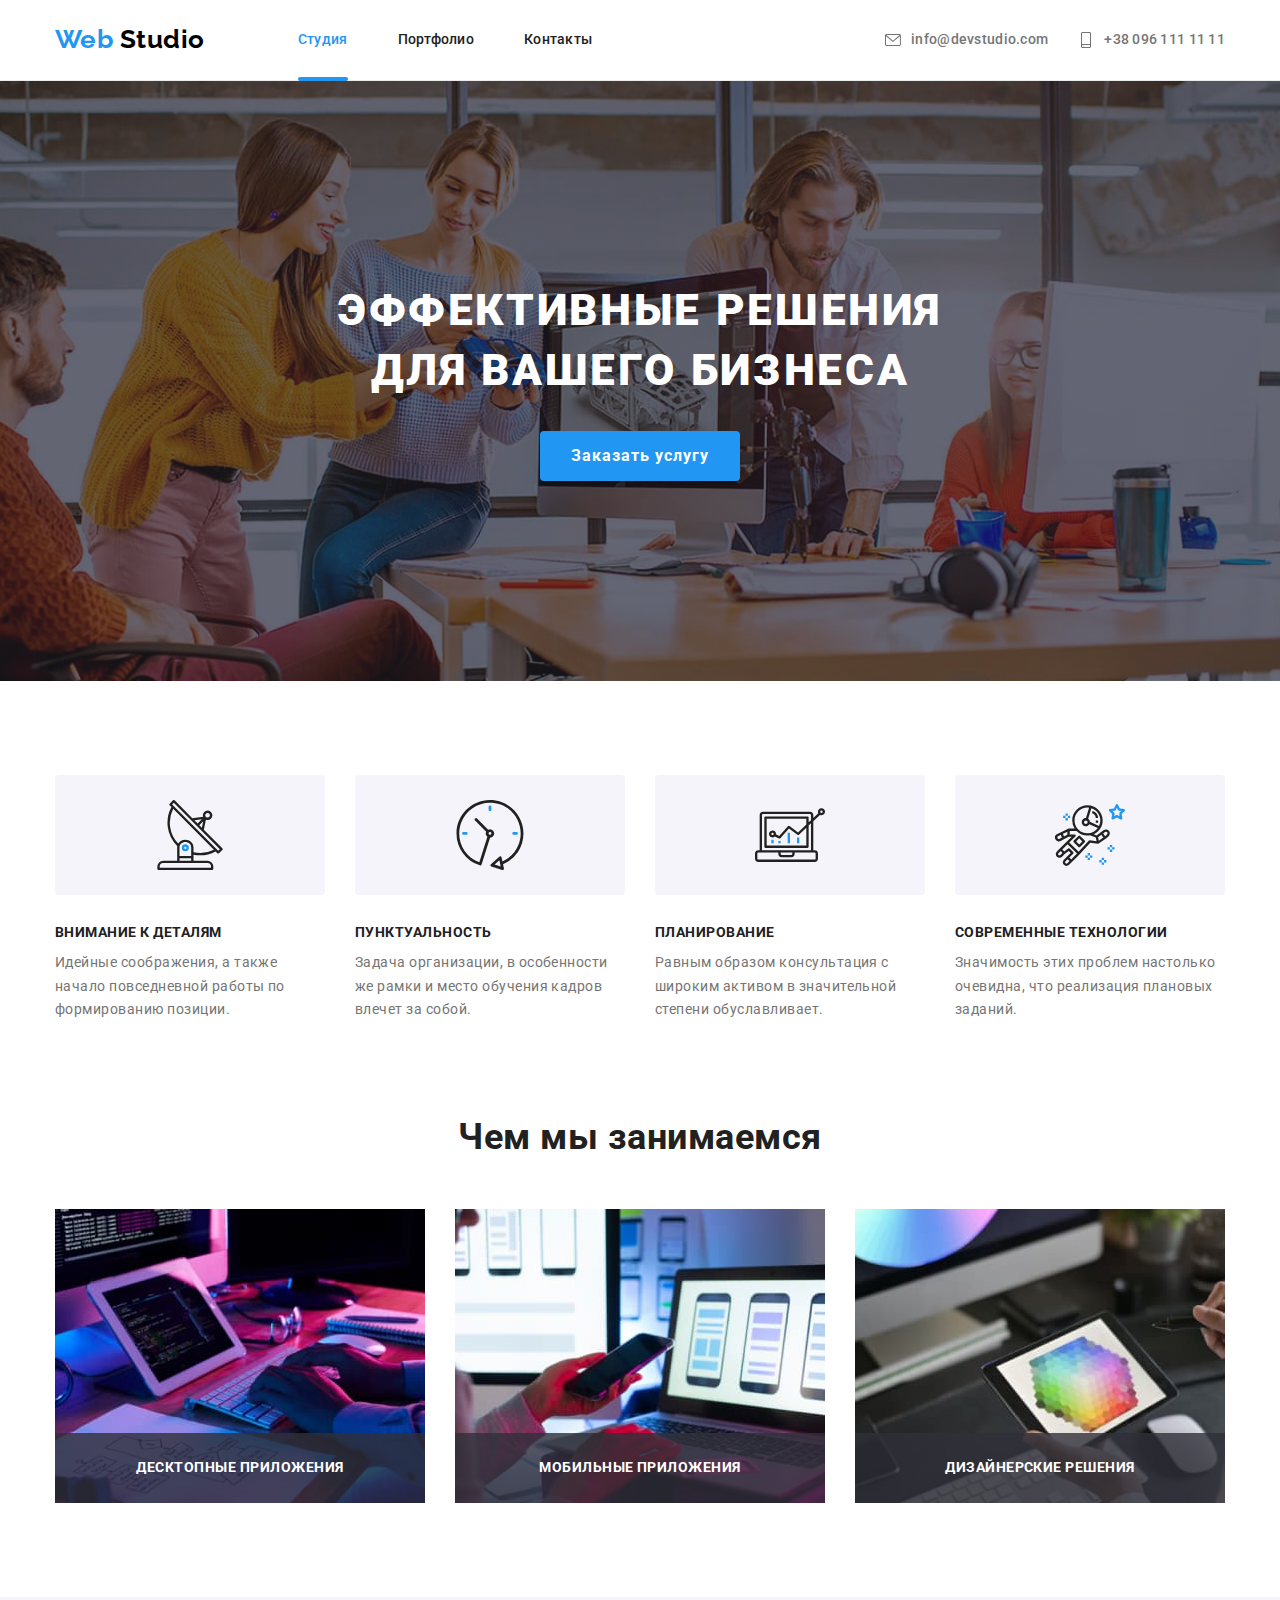
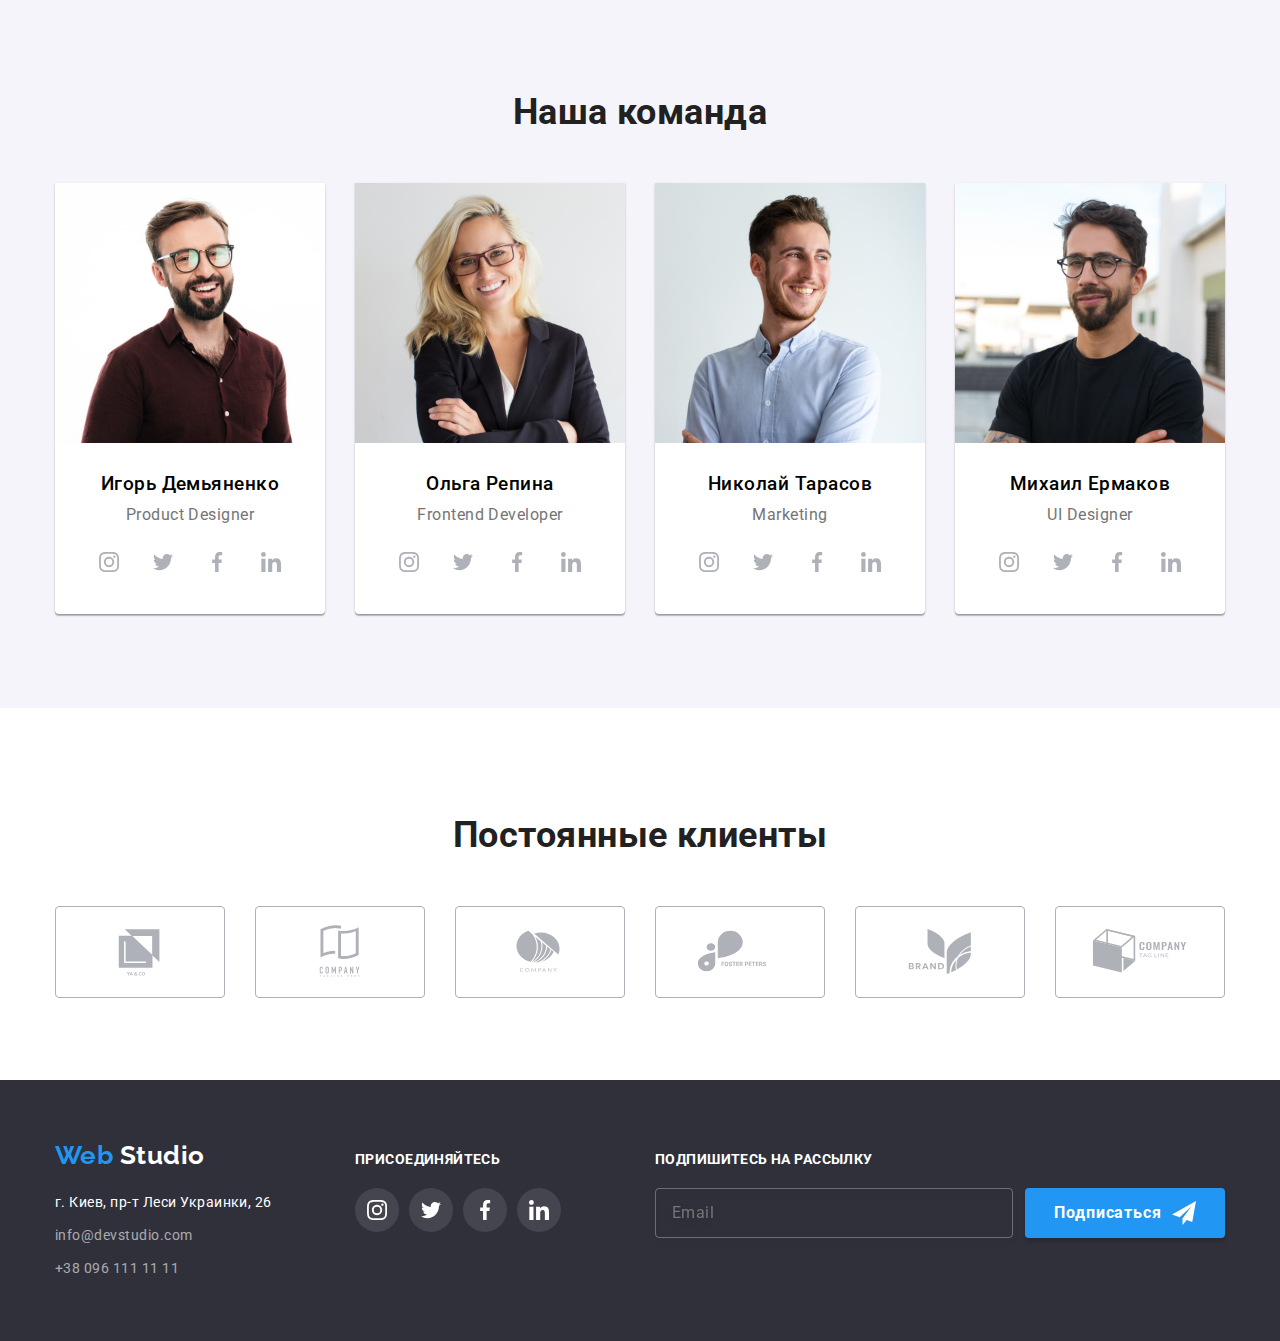
==== commit 3e98cba0: "small fix in address" ====
--- a/index.html
+++ b/index.html
@@ -306,7 +306,7 @@
 									href="https://goo.gl/maps/h8XBH1C1pmBuiniH7"
 									target="_blank"
 									rel="noopener noreferrer"
-									class="address__contacts-link contacts-link link"
+									class="address__contacts-link address__contacts-link--street contacts-link link"
 								>
 									г. Киев, пр-т Леси Украинки, 26
 								</a>
--- a/css/styles.css
+++ b/css/styles.css
@@ -59,16 +59,920 @@
 	color: var(--primary-active-color);
 }
 
-.logo .logo-black-color {
+.logo--dark {
 	color: var(--secondary-logo-color);
 }
 
-.logo .logo-white-color {
+.logo--light {
 	color: var(--primary-text-color-light);
 }
 
 /*Button*/
 .btn {
+	width: 200px;
+	height: 50px;
+	padding-top: 10px;
+	padding-bottom: 10px;
+	padding-left: auto;
+	padding-right: auto;
+	font-family: inherit;
+	font-weight: 700;
+	font-size: 16px;
+	line-height: 1.87;
+	letter-spacing: 0.06em;
+	color: var(--primary-text-color-light);
+	background-color: var(--primary-active-color);
+	box-shadow: 0px 4px 4px rgba(0, 0, 0, 0.15);
+	border: none;
+	cursor: pointer;
+	border-radius: var(--main-border-radius);
+	-webkit-border-radius: var(--main-border-radius);
+	-moz-border-radius: var(--main-border-radius);
+	-ms-border-radius: var(--main-border-radius);
+	-o-border-radius: var(--main-border-radius);
+
+	transition: background-color var(--first-transition-duration) var(--first-transition-function);
+	-webkit-transition: background-color var(--first-transition-duration) var(--first-transition-function);
+	-moz-transition: background-color var(--first-transition-duration) var(--first-transition-function);
+	-ms-transition: background-color var(--first-transition-duration) var(--first-transition-function);
+	-o-transition: background-color var(--first-transition-duration) var(--first-transition-function);
+}
+
+.btn:hover,
+.btn:focus {
+	background-color: var(--secondary-button-color);
+}
+
+/*Utility*/
+.list {
+	padding: 0;
+	margin: 0;
+
+	list-style: none;
+}
+
+.link {
+	text-decoration: none;
+
+	color: inherit;
+}
+
+img {
+	display: block;
+	max-width: 100%;
+	height: auto;
+}
+
+.visually-hidden {
+	position: absolute;
+
+	width: 1px;
+	height: 1px;
+	margin: -1px;
+	padding: 0;
+
+	border: 0;
+	white-space: nowrap;
+	clip-path: inset(100%);
+	clip: rect(0 0 0 0);
+	overflow: hidden;
+}
+
+.container {
+	width: 1200px;
+	padding-left: 15px;
+	padding-right: 15px;
+	margin-left: auto;
+	margin-right: auto;
+}
+
+.section__title,
+.header-what-we-do,
+.header-our-team,
+.header-regular-customers {
+	margin-bottom: 50px;
+
+	font-weight: 700;
+	font-size: 36px;
+	line-height: 1.17;
+	text-align: center;
+
+	color: var(--primary-header-color);
+}
+
+.text--aligned-center {
+	text-align: center;
+}
+
+.social-list {
+	display: flex;
+	align-items: center;
+}
+
+.social-item {
+	width: 44px;
+	height: 44px;
+}
+
+.social-item:not(:last-child) {
+	margin-right: 10px;
+}
+
+.social-link {
+	display: flex;
+	justify-content: center;
+	align-items: center;
+	width: 100%;
+	height: 100%;
+	border-radius: 50%;
+	-webkit-border-radius: 50%;
+	-moz-border-radius: 50%;
+	-ms-border-radius: 50%;
+	-o-border-radius: 50%;
+	transition: background-color var(--first-transition-duration) var(--first-transition-function),
+		color var(--first-transition-duration) var(--first-transition-function);
+	-webkit-transition: background-color var(--first-transition-duration) var(--first-transition-function),
+		color var(--first-transition-duration) var(--first-transition-function);
+	-moz-transition: background-color var(--first-transition-duration) var(--first-transition-function),
+		color var(--first-transition-duration) var(--first-transition-function);
+	-ms-transition: background-color var(--first-transition-duration) var(--first-transition-function),
+		color var(--first-transition-duration) var(--first-transition-function);
+	-o-transition: background-color var(--first-transition-duration) var(--first-transition-function),
+		color var(--first-transition-duration) var(--first-transition-function);
+}
+
+.social-link:hover,
+.social-link:focus {
+	background-color: var(--primary-active-color);
+	color: var(--primary-text-color-light);
+}
+
+.social-icon {
+	width: 20px;
+	height: 20px;
+	fill: currentColor;
+}
+
+/*Header*/
+.header {
+	border-bottom: 1px solid var(--header-border-color);
+}
+
+.header__container {
+	display: flex;
+
+	align-items: center;
+}
+
+.main-nav {
+	display: flex;
+}
+
+.main-nav__logo {
+	margin-right: 93px;
+}
+
+.main-nav__menu,
+.contacts {
+	display: flex;
+
+	font-size: 14px;
+	line-height: 1.14;
+	font-weight: 500;
+	letter-spacing: 0.02em;
+}
+
+.contacts {
+	margin-left: auto;
+}
+
+.menu__item:not(:last-child) {
+	margin-right: 50px;
+}
+
+.contacts__item:not(:last-child) {
+	margin-right: 30px;
+}
+
+.menu__link {
+	display: block;
+	padding-top: 32px;
+	padding-bottom: 32px;
+
+	color: var(--primary-header-color);
+}
+
+.contacts__link {
+	display: flex;
+	padding-top: 32px;
+	padding-bottom: 32px;
+
+	color: var(--primary-paragraph-color);
+}
+
+.menu__link,
+.contacts__link {
+	transition: color var(--first-transition-duration) var(--first-transition-function);
+	-webkit-transition: color var(--first-transition-duration) var(--first-transition-function);
+	-moz-transition: color var(--first-transition-duration) var(--first-transition-function);
+	-ms-transition: color var(--first-transition-duration) var(--first-transition-function);
+	-o-transition: color var(--first-transition-duration) var(--first-transition-function);
+}
+
+.menu__link--current,
+.menu__link:hover,
+.menu__link:focus,
+.contacts-link:hover,
+.contacts-link:focus {
+	color: var(--primary-active-color);
+}
+
+.menu__link--current {
+	position: relative;
+}
+
+.menu__link--current::after {
+	content: "";
+
+	position: absolute;
+	left: 0;
+	bottom: -1px;
+
+	width: 100%;
+	height: 4px;
+
+	background: var(--primary-active-color);
+	border-radius: 2px;
+}
+
+.contacts__icon {
+	width: 16px;
+	height: 16px;
+	margin-right: 10px;
+
+	fill: currentColor;
+}
+
+/*Hero*/
+.hero {
+	max-width: 1600px;
+	margin: 0 auto;
+	padding-top: 200px;
+	padding-bottom: 200px;
+
+	text-align: center;
+
+	color: var(--primary-text-color-light);
+	background-image: linear-gradient(rgba(47, 48, 58, 0.4), rgba(47, 48, 58, 0.4)), url(../images/hero-bg.jpg);
+	background-position: center;
+	background-repeat: no-repeat;
+	background-size: cover;
+}
+
+.hero__title {
+	width: 60%;
+	margin-left: auto;
+	margin-right: auto;
+	margin-bottom: 30px;
+
+	font-weight: 900;
+	font-size: 44px;
+	line-height: 1.36;
+	letter-spacing: 0.06em;
+	text-transform: uppercase;
+}
+
+/*Our characteristics*/
+.our-characteristics {
+	padding-top: 94px;
+	padding-bottom: 94px;
+}
+
+.our-characteristics__list {
+	display: flex;
+
+	font-size: 14px;
+}
+
+.our-characteristics__wrapper {
+	display: flex;
+	justify-content: center;
+	align-items: center;
+	margin-bottom: 30px;
+	height: 120px;
+
+	background-color: var(--icon-backrgound-color-features);
+	border-radius: var(--main-border-radius);
+	-webkit-border-radius: var(--main-border-radius);
+	-moz-border-radius: var(--main-border-radius);
+	-ms-border-radius: var(--main-border-radius);
+	-o-border-radius: var(--main-border-radius);
+}
+
+.our-characteristics__icon {
+	width: 70px;
+	height: 70px;
+}
+
+.our-characteristics__item {
+	flex-basis: calc((100% - 90px) / 4);
+}
+
+.our-characteristics__item:not(:last-child) {
+	margin-right: 30px;
+}
+
+.our-characteristics__title {
+	margin-bottom: 10px;
+
+	font-size: 14px;
+	font-weight: 700;
+	line-height: 1.14;
+	text-transform: uppercase;
+
+	color: var(--primary-header-color);
+}
+
+.our-characteristics__description {
+	line-height: 1.71;
+
+	color: var(--primary-paragraph-color);
+}
+
+/*What we do*/
+.what-we-do {
+	padding-bottom: 94px;
+}
+
+.what-we-do__list {
+	display: flex;
+}
+
+.what-we-do__item {
+	position: relative;
+
+	margin-right: 30px;
+	flex-basis: calc((100% - 60px) / 3);
+}
+
+.what-we-do__item:last-child {
+	margin-right: 0;
+}
+
+.what-we-do__label {
+	position: absolute;
+	bottom: 0;
+
+	display: flex;
+	justify-content: center;
+	align-items: center;
+	width: 100%;
+	height: 70px;
+
+	font-weight: 700;
+	font-size: 14px;
+	line-height: 1.14;
+	text-align: center;
+	text-transform: uppercase;
+
+	background-color: rgba(47, 48, 58, 0.8);
+	color: var(--primary-text-color-light);
+}
+
+/*Our team*/
+.our-team {
+	padding-top: 94px;
+	padding-bottom: 94px;
+
+	background-color: var(--icon-backrgound-color-features);
+}
+
+.our-team__list {
+	display: flex;
+}
+
+.our-team__member {
+	flex-basis: calc((100% - 90px) / 4);
+	margin-right: 30px;
+
+	background-color: var(--primary-text-color-light);
+	border-radius: 0px 0px 4px 4px;
+	box-shadow: 0px 1px 3px rgba(0, 0, 0, 0.12), 0px 1px 1px rgba(0, 0, 0, 0.14), 0px 2px 1px rgba(0, 0, 0, 0.2);
+}
+
+.our-team__member:last-child {
+	margin-right: 0;
+}
+
+.team-member__info {
+	padding-top: 30px;
+	padding-bottom: 30px;
+
+	font-size: 16px;
+	line-height: 1.19;
+}
+.team-member__name {
+	margin-bottom: 10px;
+	font-weight: 500;
+}
+
+.team-member__title {
+	margin-bottom: 16px;
+
+	font-weight: 400;
+
+	color: var(--primary-paragraph-color);
+}
+
+.team-member__social-icons {
+	justify-content: center;
+
+	color: var(--icon-backrgound-color);
+}
+
+/*Regular customers*/
+.regular-customers {
+	padding-top: 106px;
+	padding-bottom: 82px;
+}
+
+.regular-customers__list {
+	display: flex;
+	justify-content: center;
+}
+
+.customer {
+	flex-basis: calc((100% - 60px) / 3);
+	height: 92px;
+}
+
+.customer:not(:last-child) {
+	margin-right: 30px;
+}
+
+.customer__link {
+	display: flex;
+	justify-content: center;
+	align-items: center;
+	height: 100%;
+	width: 100%;
+	color: var(--icon-backrgound-color);
+	border: 1px solid var(--icon-backrgound-color);
+	box-sizing: border-box;
+	border-radius: var(--main-border-radius);
+	-webkit-border-radius: var(--main-border-radius);
+	-moz-border-radius: var(--main-border-radius);
+	-ms-border-radius: var(--main-border-radius);
+	-o-border-radius: var(--main-border-radius);
+	transition: border-color var(--first-transition-duration) var(--first-transition-function),
+		color var(--first-transition-duration) var(--first-transition-function);
+	-webkit-transition: border-color var(--first-transition-duration) var(--first-transition-function),
+		color var(--first-transition-duration) var(--first-transition-function);
+	-moz-transition: border-color var(--first-transition-duration) var(--first-transition-function),
+		color var(--first-transition-duration) var(--first-transition-function);
+	-ms-transition: border-color var(--first-transition-duration) var(--first-transition-function),
+		color var(--first-transition-duration) var(--first-transition-function);
+	-o-transition: border-color var(--first-transition-duration) var(--first-transition-function),
+		color var(--first-transition-duration) var(--first-transition-function);
+}
+
+.customer__link:hover,
+.customer__link:focus {
+	color: var(--primary-active-color);
+	border-color: var(--primary-active-color);
+}
+
+.customer__icon {
+	width: 106px;
+	height: 60px;
+
+	fill: currentColor;
+}
+
+/*Footer*/
+.footer {
+	padding-top: 60px;
+	padding-bottom: 60px;
+
+	background-color: var(--primary-background-color);
+}
+
+.footer__container {
+	display: flex;
+	align-items: baseline;
+}
+
+.footer__first-part,
+.footer__second-part {
+	flex-basis: calc((100% - 90px) / 4);
+	margin-right: 30px;
+}
+
+.footer__third-part {
+	flex-basis: calc((100% - 30px) / 2);
+}
+
+.footer__logo {
+	display: inline-block;
+	padding: 0;
+	margin-bottom: 20px;
+}
+
+.address__item {
+	margin-bottom: 9px;
+
+	font-size: 14px;
+	font-style: normal;
+	line-height: 1.71;
+
+	color: var(--primary-text-color-light);
+}
+
+.address__item:last-child {
+	margin-bottom: 0;
+}
+
+.address__contacts-link {
+	display: inline-block;
+	padding: 0;
+	color: var(--secondary-text-color-light);
+	transition: color var(--first-transition-duration) var(--first-transition-function);
+	-webkit-transition: color var(--first-transition-duration) var(--first-transition-function);
+	-moz-transition: color var(--first-transition-duration) var(--first-transition-function);
+	-ms-transition: color var(--first-transition-duration) var(--first-transition-function);
+	-o-transition: color var(--first-transition-duration) var(--first-transition-function);
+}
+
+.address__contacts-link:hover,
+.address__contacts-link:focus {
+	color: var(--primary-active-color);
+}
+
+.address__contacts-link--street {
+	color: var(--primary-text-color-light);
+}
+
+.footer__title {
+	display: block;
+	margin-bottom: 20px;
+
+	font-weight: 700;
+	font-size: 14px;
+	line-height: 1.14;
+	letter-spacing: 0.03em;
+	text-transform: uppercase;
+
+	color: var(--primary-text-color-light);
+}
+
+.footer__social-list {
+	justify-content: flex-start;
+
+	color: var(--icon-backrgound-color);
+}
+
+.footer__social-link {
+	display: flex;
+	justify-content: center;
+	align-items: center;
+	width: 100%;
+	height: 100%;
+	color: var(--primary-text-color-light);
+	background-color: rgba(255, 255, 255, 0.1);
+	border-radius: 50%;
+	-webkit-border-radius: 50%;
+	-moz-border-radius: 50%;
+	-ms-border-radius: 50%;
+	-o-border-radius: 50%;
+	transition: background-color var(--first-transition-duration) var(--first-transition-function);
+	-webkit-transition: background-color var(--first-transition-duration) var(--first-transition-function);
+	-moz-transition: background-color var(--first-transition-duration) var(--first-transition-function);
+	-ms-transition: background-color var(--first-transition-duration) var(--first-transition-function);
+	-o-transition: background-color var(--first-transition-duration) var(--first-transition-function);
+}
+
+.footer__social-link:hover,
+.footer__social-link:focus {
+	background-color: var(--primary-active-color);
+}
+
+.subscribe {
+	display: flex;
+}
+
+.subscribe__email {
+	box-sizing: border-box;
+	flex-basis: calc(100% - 212px);
+	padding: 14px 16px;
+
+	font-family: inherit;
+	font-weight: 400;
+	font-size: 16px;
+	line-height: 1.25;
+	letter-spacing: 0.03em;
+
+	color: rgba(255, 255, 255, 0.6);
+	background-color: transparent;
+
+	border: 1px solid rgba(255, 255, 255, 0.3);
+	filter: drop-shadow(0px 4px 4px rgba(0, 0, 0, 0.15));
+	border-radius: var(--main-border-radius);
+	-webkit-border-radius: var(--main-border-radius);
+	-moz-border-radius: var(--main-border-radius);
+	-ms-border-radius: var(--main-border-radius);
+	-o-border-radius: var(--main-border-radius);
+}
+
+.subscribe__btn {
+	display: flex;
+	justify-content: center;
+	align-items: center;
+	margin-left: 12px;
+}
+
+.subscribe__icon {
+	width: 24px;
+	height: 24px;
+	margin-left: 10px;
+	fill: currentColor;
+}
+
+/*Modal window*/
+.backdrop {
+	position: fixed;
+	top: 0;
+	left: 0;
+	height: 100vh;
+	width: 100vw;
+	background-color: rgba(0, 0, 0, 0.2);
+	transition: opacity var(--first-transition-duration), visibility var(--first-transition-function);
+	-webkit-transition: opacity var(--first-transition-duration), visibility var(--first-transition-function);
+	-moz-transition: opacity var(--first-transition-duration), visibility var(--first-transition-function);
+	-ms-transition: opacity var(--first-transition-duration), visibility var(--first-transition-function);
+	-o-transition: opacity var(--first-transition-duration), visibility var(--first-transition-function);
+}
+
+.backdrop.is-hidden .modal {
+	top: 50%;
+	left: 50%;
+	transform: translate(-50%, -50%) scale(0.5);
+	-webkit-transform: translate(-50%, -50%) scale(0.5);
+	-moz-transform: translate(-50%, -50%) scale(0.5);
+	-ms-transform: translate(-50%, -50%) scale(0.5);
+	-o-transform: translate(-50%, -50%) scale(0.5);
+}
+
+.modal {
+	position: absolute;
+	top: 50%;
+	left: 50%;
+	width: 528px;
+	min-height: 581px;
+	padding: 40px;
+	background-color: var(--primary-text-color-light);
+	box-shadow: 0px 1px 3px rgba(0, 0, 0, 0.12), 0px 1px 1px rgba(0, 0, 0, 0.14), 0px 2px 1px rgba(0, 0, 0, 0.2);
+	border-radius: var(--main-border-radius);
+	-webkit-border-radius: var(--main-border-radius);
+	-moz-border-radius: var(--main-border-radius);
+	-ms-border-radius: var(--main-border-radius);
+	-o-border-radius: var(--main-border-radius);
+	transform: scale(1) translate(-50%, -50%);
+	-webkit-transform: scale(1) translate(-50%, -50%);
+	-moz-transform: scale(1) translate(-50%, -50%);
+	-ms-transform: scale(1) translate(-50%, -50%);
+	-o-transform: scale(1) translate(-50%, -50%);
+	transition: transform var(--first-transition-duration) var(--first-transition-function);
+	-webkit-transition: transform var(--first-transition-duration) var(--first-transition-function);
+	-moz-transition: transform var(--first-transition-duration) var(--first-transition-function);
+	-ms-transition: transform var(--first-transition-duration) var(--first-transition-function);
+	-o-transition: transform var(--first-transition-duration) var(--first-transition-function);
+}
+
+.modal__callback {
+	text-align: center;
+}
+
+.modal__title {
+	margin-bottom: 12px;
+	font-weight: 700;
+	font-size: 20px;
+	line-height: 1.15;
+	text-align: center;
+	letter-spacing: 0.03em;
+
+	color: var(--primary-header-color);
+}
+
+.modal__field {
+	position: relative;
+}
+
+.modal__field--usual {
+	margin-bottom: 10px;
+	height: 58px;
+}
+
+.modal__field--comment {
+	margin-bottom: 20px;
+	height: 138px;
+}
+
+.modal__field--policy {
+	position: relative;
+	display: block;
+	height: 24px;
+	margin-bottom: 40px;
+}
+
+.modal__label {
+	position: absolute;
+	top: 0;
+	left: 0;
+
+	font-weight: 400;
+	font-size: 12px;
+	line-height: 1.17;
+	letter-spacing: 0.01em;
+
+	color: var(--primary-paragraph-color);
+}
+
+.modal__icon {
+	position: absolute;
+	bottom: 20px;
+	left: 15px;
+	width: 18px;
+	height: 18px;
+	fill: var(--primary-header-color);
+
+	transform: translateY(50%);
+	-webkit-transform: translateY(50%);
+	-moz-transform: translateY(50%);
+	-ms-transform: translateY(50%);
+	-o-transform: translateY(50%);
+}
+
+.modal__input {
+	position: absolute;
+	bottom: 0;
+	left: 0;
+	display: block;
+	width: 100%;
+	height: 40px;
+	padding-top: 12px;
+	padding-right: 15px;
+	padding-bottom: 12px;
+	padding-left: 42px;
+	box-sizing: border-box;
+	border: 1px solid rgba(33, 33, 33, 0.2);
+	border-radius: var(--main-border-radius);
+	-webkit-border-radius: var(--main-border-radius);
+	-moz-border-radius: var(--main-border-radius);
+	-ms-border-radius: var(--main-border-radius);
+	-o-border-radius: var(--main-border-radius);
+	transition: border var(--first-transition-duration) var(--first-transition-function);
+	-webkit-transition: border var(--first-transition-duration) var(--first-transition-function);
+	-moz-transition: border var(--first-transition-duration) var(--first-transition-function);
+	-ms-transition: border var(--first-transition-duration) var(--first-transition-function);
+	-o-transition: border var(--first-transition-duration) var(--first-transition-function);
+}
+
+.modal__input:focus,
+.modal__input:active {
+	border: 1px solid var(--primary-active-color);
+	outline: transparent;
+}
+
+.modal__input--comment {
+	padding: 12px 16px;
+	height: 120px;
+	resize: none;
+}
+
+.modal__input:focus ~ .modal__icon {
+	fill: var(--primary-active-color);
+}
+
+.policy-agreement {
+	display: block;
+	height: 100%;
+	width: 100%;
+}
+
+.policy-agreement__text {
+	position: absolute;
+	top: 12px;
+	left: 36px;
+	font-size: 14px;
+	line-height: 1.71;
+
+	transform: translateY(-50%);
+	-webkit-transform: translateY(-50%);
+	-moz-transform: translateY(-50%);
+	-ms-transform: translateY(-50%);
+	-o-transform: translateY(-50%);
+}
+
+.policy-agreement__icon {
+	position: absolute;
+	top: 12px;
+	left: 13px;
+	width: 16px;
+	height: 16px;
+	border: 2px solid var(--primary-header-color);
+	border-radius: var(--main-border-radius);
+	transform: translateY(-50%);
+	-webkit-transform: translateY(-50%);
+	-moz-transform: translateY(-50%);
+	-ms-transform: translateY(-50%);
+	-o-transform: translateY(-50%);
+	-webkit-border-radius: var(--main-border-radius);
+	-moz-border-radius: var(--main-border-radius);
+	-ms-border-radius: var(--main-border-radius);
+	-o-border-radius: var(--main-border-radius);
+}
+
+.policy-agreement__checkbox:checked ~ .policy-agreement__icon {
+	border: 2px solid var(--primary-active-color);
+	background-color: var(--primary-active-color);
+	background-size: contain;
+	background-origin: border-box;
+}
+
+.policy-agreement__checkbox:hover ~ .policy-agreement__icon,
+.policy-agreement__checkbox:focus ~ .policy-agreement__icon {
+	border: 2px solid var(--primary-active-color);
+	background-size: contain;
+	background-origin: border-box;
+}
+
+.policy-agreement__checkbox {
+	appearance: none;
+	position: absolute;
+}
+
+.policy-agreement__link {
+	color: var(--primary-active-color);
+	text-decoration-line: underline;
+	-moz-text-decoration-line: underline;
+	text-decoration-skip-ink: none;
+}
+
+.modal__close {
+	position: absolute;
+	top: 8px;
+	right: 8px;
+
+	display: flex;
+	justify-content: center;
+	align-items: center;
+	width: 30px;
+	height: 30px;
+
+	background-color: transparent;
+	border: 1px solid rgba(0, 0, 0, 0.1);
+	border-radius: 50%;
+	-webkit-border-radius: 50%;
+	-moz-border-radius: 50%;
+	-ms-border-radius: 50%;
+	-o-border-radius: 50%;
+}
+
+.modal__close:hover .modal__icon-close,
+.modal__close:focus .modal__icon-close {
+	fill: var(--primary-active-color);
+}
+
+.modal__icon-close {
+	width: 18px;
+	height: 18px;
+	fill: var(--secondary-logo-color);
+}
+
+.is-hidden {
+	visibility: hidden;
+	opacity: 0;
+	pointer-events: none;
+}
+
+/*Portfolio*/
+.our-works {
+	padding-top: 94px;
+	padding-bottom: 94px;
+}
+
+/*Categories*/
+.categories {
+	display: flex;
+	justify-content: center;
+	margin-bottom: 50px;
+}
+
+.categories__item:not(:last-child) {
+	margin-right: 8px;
+}
+
+.categories__btn {
 	padding: 6px 22px;
 	font-family: inherit;
 	font-size: 16px;
@@ -100,910 +1004,12 @@
 		box-shadow var(--first-transition-duration) var(--first-transition-function);
 }
 
-.btn-active,
-.btn:hover,
-.btn:focus {
+.categories__btn--active,
+.categories__btn:hover,
+.categories__btn:focus {
 	background-color: var(--primary-active-color);
 	color: var(--primary-text-color-light);
 	box-shadow: 0px 3px 1px rgba(0, 0, 0, 0.1), 0px 1px 2px rgba(0, 0, 0, 0.08), 0px 2px 2px rgba(0, 0, 0, 0.12);
-}
-
-/*Utility*/
-.list {
-	padding: 0;
-	margin: 0;
-
-	list-style: none;
-}
-
-.link {
-	text-decoration: none;
-
-	color: inherit;
-}
-
-img {
-	display: block;
-	max-width: 100%;
-	height: auto;
-}
-
-.visually-hidden {
-	position: absolute;
-
-	width: 1px;
-	height: 1px;
-	margin: -1px;
-	padding: 0;
-
-	border: 0;
-	white-space: nowrap;
-	clip-path: inset(100%);
-	clip: rect(0 0 0 0);
-	overflow: hidden;
-}
-
-.container {
-	width: 1200px;
-	padding-left: 15px;
-	padding-right: 15px;
-	margin-left: auto;
-	margin-right: auto;
-}
-
-.text-aligned-center {
-	text-align: center;
-}
-
-/*Header*/
-.header {
-	border-bottom: 1px solid var(--header-border-color);
-}
-
-.header-container {
-	display: flex;
-
-	align-items: center;
-}
-
-.main-nav {
-	display: flex;
-}
-
-.main-nav > .logo {
-	margin-right: 93px;
-}
-
-.site-nav,
-.contacts {
-	display: flex;
-
-	font-size: 14px;
-	line-height: 1.14;
-	font-weight: 500;
-	letter-spacing: 0.02em;
-}
-
-.contacts {
-	margin-left: auto;
-}
-
-.site-nav > .item:not(:last-child) {
-	margin-right: 50px;
-}
-
-.contacts > .item:not(:last-child) {
-	margin-right: 30px;
-}
-
-.site-nav-link {
-	display: block;
-	padding-top: 32px;
-	padding-bottom: 32px;
-
-	color: var(--primary-header-color);
-}
-
-.contacts-link {
-	display: flex;
-	padding-top: 32px;
-	padding-bottom: 32px;
-
-	color: var(--primary-paragraph-color);
-}
-
-.site-nav-link,
-.contacts-link {
-	transition: color var(--first-transition-duration) var(--first-transition-function);
-	-webkit-transition: color var(--first-transition-duration) var(--first-transition-function);
-	-moz-transition: color var(--first-transition-duration) var(--first-transition-function);
-	-ms-transition: color var(--first-transition-duration) var(--first-transition-function);
-	-o-transition: color var(--first-transition-duration) var(--first-transition-function);
-}
-
-.site-nav-link-current,
-.site-nav-link:hover,
-.site-nav-link:focus,
-.contacts-link:hover,
-.contacts-link:focus {
-	color: var(--primary-active-color);
-}
-
-.site-nav-link-current {
-	position: relative;
-}
-
-.site-nav-link-current::after {
-	content: "";
-
-	position: absolute;
-	left: 0;
-	bottom: -1px;
-
-	width: 100%;
-	height: 4px;
-
-	background: var(--primary-active-color);
-	border-radius: 2px;
-}
-
-.icon-contact-header {
-	width: 16px;
-	height: 16px;
-	margin-right: 10px;
-
-	fill: currentColor;
-}
-
-/*Hero*/
-.hero {
-	max-width: 1600px;
-	margin: 0 auto;
-	padding-top: 200px;
-	padding-bottom: 200px;
-
-	text-align: center;
-
-	color: var(--primary-text-color-light);
-	background-image: linear-gradient(rgba(47, 48, 58, 0.4), rgba(47, 48, 58, 0.4)), url(../images/hero-bg.jpg);
-	background-position: center;
-	background-repeat: no-repeat;
-	background-size: cover;
-}
-
-.header-hero {
-	width: 60%;
-	margin-left: auto;
-	margin-right: auto;
-	margin-bottom: 30px;
-
-	font-weight: 900;
-	font-size: 44px;
-	line-height: 1.36;
-	letter-spacing: 0.06em;
-	text-transform: uppercase;
-}
-
-.btn-hero,
-.btn-subscribe,
-.btn-modal {
-	width: 200px;
-	height: 50px;
-	padding-top: 10px;
-	padding-bottom: 10px;
-	padding-left: auto;
-	padding-right: auto;
-	font-family: inherit;
-	font-weight: 700;
-	font-size: 16px;
-	line-height: 1.87;
-	letter-spacing: 0.06em;
-	color: var(--primary-text-color-light);
-	background-color: var(--primary-active-color);
-	box-shadow: 0px 4px 4px rgba(0, 0, 0, 0.15);
-	border: none;
-	cursor: pointer;
-	border-radius: var(--main-border-radius);
-	-webkit-border-radius: var(--main-border-radius);
-	-moz-border-radius: var(--main-border-radius);
-	-ms-border-radius: var(--main-border-radius);
-	-o-border-radius: var(--main-border-radius);
-
-	transition: background-color var(--first-transition-duration) var(--first-transition-function);
-	-webkit-transition: background-color var(--first-transition-duration) var(--first-transition-function);
-	-moz-transition: background-color var(--first-transition-duration) var(--first-transition-function);
-	-ms-transition: background-color var(--first-transition-duration) var(--first-transition-function);
-	-o-transition: background-color var(--first-transition-duration) var(--first-transition-function);
-}
-
-.btn-hero:hover,
-.btn-hero:focus,
-.btn-modal:hover,
-.btn-modal:focus {
-	background-color: var(--secondary-button-color);
-}
-
-/*Our characteristics*/
-.our-characteristics {
-	padding-top: 94px;
-	padding-bottom: 94px;
-}
-
-.list-chars {
-	display: flex;
-
-	font-size: 14px;
-}
-
-.icon-block {
-	display: flex;
-	justify-content: center;
-	align-items: center;
-	margin-bottom: 30px;
-	height: 120px;
-
-	background-color: var(--icon-backrgound-color-features);
-	border-radius: var(--main-border-radius);
-	-webkit-border-radius: var(--main-border-radius);
-	-moz-border-radius: var(--main-border-radius);
-	-ms-border-radius: var(--main-border-radius);
-	-o-border-radius: var(--main-border-radius);
-}
-
-.icon-char {
-	width: 70px;
-	height: 70px;
-}
-
-.list-chars > .item {
-	flex-basis: calc((100% - 90px) / 4);
-}
-
-.list-chars > .item:not(:last-child) {
-	margin-right: 30px;
-}
-
-.list-chars-header {
-	margin-bottom: 10px;
-
-	font-size: 14px;
-	font-weight: 700;
-	line-height: 1.14;
-	text-transform: uppercase;
-
-	color: var(--primary-header-color);
-}
-
-.list-chars-text {
-	line-height: 1.71;
-
-	color: var(--primary-paragraph-color);
-}
-
-/*What we do*/
-.what-we-do {
-	padding-bottom: 94px;
-}
-
-.list-what-we-do {
-	display: flex;
-}
-
-.list-what-we-do > .item {
-	position: relative;
-
-	margin-right: 30px;
-	flex-basis: calc((100% - 60px) / 3);
-}
-
-.list-what-we-do > .item:last-child {
-	margin-right: 0;
-}
-
-.list-what-we-do .label {
-	position: absolute;
-	bottom: 0;
-
-	display: flex;
-	justify-content: center;
-	align-items: center;
-	width: 100%;
-	height: 70px;
-
-	font-weight: 700;
-	font-size: 14px;
-	line-height: 1.14;
-	text-align: center;
-	text-transform: uppercase;
-
-	background-color: rgba(47, 48, 58, 0.8);
-	color: var(--primary-text-color-light);
-}
-
-.header-what-we-do,
-.header-our-team,
-.header-regular-customers {
-	margin-bottom: 50px;
-
-	font-weight: 700;
-	font-size: 36px;
-	line-height: 1.17;
-
-	color: var(--primary-header-color);
-}
-
-/*Our team*/
-.our-team {
-	padding-top: 94px;
-	padding-bottom: 94px;
-
-	background-color: var(--icon-backrgound-color-features);
-}
-
-.team {
-	display: flex;
-}
-
-.team-member {
-	flex-basis: calc((100% - 90px) / 4);
-	margin-right: 30px;
-
-	background-color: var(--primary-text-color-light);
-	border-radius: 0px 0px 4px 4px;
-	box-shadow: 0px 1px 3px rgba(0, 0, 0, 0.12), 0px 1px 1px rgba(0, 0, 0, 0.14), 0px 2px 1px rgba(0, 0, 0, 0.2);
-}
-
-.team-member:last-child {
-	margin-right: 0;
-}
-
-.team-member .info {
-	padding-top: 30px;
-	padding-bottom: 30px;
-
-	font-size: 16px;
-	line-height: 1.19;
-}
-.team-member .name {
-	margin-bottom: 10px;
-	font-weight: 500;
-}
-
-.team-member .title {
-	margin-bottom: 16px;
-
-	font-weight: 400;
-
-	color: var(--primary-paragraph-color);
-}
-
-.social-icons {
-	display: flex;
-	justify-content: center;
-	align-items: center;
-
-	color: var(--icon-backrgound-color);
-}
-
-.social-icon {
-	width: 44px;
-	height: 44px;
-}
-
-.social-icon:not(:last-child) {
-	margin-right: 10px;
-}
-
-.social-icon-link {
-	display: flex;
-	justify-content: center;
-	align-items: center;
-	width: 100%;
-	height: 100%;
-	border-radius: 50%;
-	-webkit-border-radius: 50%;
-	-moz-border-radius: 50%;
-	-ms-border-radius: 50%;
-	-o-border-radius: 50%;
-	transition: background-color var(--first-transition-duration) var(--first-transition-function),
-		color var(--first-transition-duration) var(--first-transition-function);
-	-webkit-transition: background-color var(--first-transition-duration) var(--first-transition-function),
-		color var(--first-transition-duration) var(--first-transition-function);
-	-moz-transition: background-color var(--first-transition-duration) var(--first-transition-function),
-		color var(--first-transition-duration) var(--first-transition-function);
-	-ms-transition: background-color var(--first-transition-duration) var(--first-transition-function),
-		color var(--first-transition-duration) var(--first-transition-function);
-	-o-transition: background-color var(--first-transition-duration) var(--first-transition-function),
-		color var(--first-transition-duration) var(--first-transition-function);
-}
-
-.social-icon-link:hover,
-.social-icon-link:focus {
-	background-color: var(--primary-active-color);
-	color: var(--primary-text-color-light);
-}
-
-.icon-social {
-	width: 20px;
-	height: 20px;
-	fill: currentColor;
-}
-
-/*Regular customers*/
-.regular-customers {
-	padding-top: 106px;
-	padding-bottom: 82px;
-}
-
-.customers {
-	display: flex;
-	justify-content: center;
-}
-
-.customer {
-	flex-basis: calc((100% - 60px) / 3);
-	height: 92px;
-}
-
-.customer:not(:last-child) {
-	margin-right: 30px;
-}
-
-.customer-link {
-	display: flex;
-	justify-content: center;
-	align-items: center;
-	height: 100%;
-	width: 100%;
-	color: var(--icon-backrgound-color);
-	border: 1px solid var(--icon-backrgound-color);
-	box-sizing: border-box;
-	border-radius: var(--main-border-radius);
-	-webkit-border-radius: var(--main-border-radius);
-	-moz-border-radius: var(--main-border-radius);
-	-ms-border-radius: var(--main-border-radius);
-	-o-border-radius: var(--main-border-radius);
-	transition: border-color var(--first-transition-duration) var(--first-transition-function),
-		color var(--first-transition-duration) var(--first-transition-function);
-	-webkit-transition: border-color var(--first-transition-duration) var(--first-transition-function),
-		color var(--first-transition-duration) var(--first-transition-function);
-	-moz-transition: border-color var(--first-transition-duration) var(--first-transition-function),
-		color var(--first-transition-duration) var(--first-transition-function);
-	-ms-transition: border-color var(--first-transition-duration) var(--first-transition-function),
-		color var(--first-transition-duration) var(--first-transition-function);
-	-o-transition: border-color var(--first-transition-duration) var(--first-transition-function),
-		color var(--first-transition-duration) var(--first-transition-function);
-}
-
-.customer-link:hover,
-.customer-link:focus {
-	color: var(--primary-active-color);
-	border-color: var(--primary-active-color);
-}
-
-.icon-customer {
-	width: 106px;
-	height: 60px;
-
-	fill: currentColor;
-}
-
-/*Footer*/
-.footer {
-	padding-top: 60px;
-	padding-bottom: 60px;
-
-	background-color: var(--primary-background-color);
-}
-
-.footer .container {
-	display: flex;
-	align-items: baseline;
-}
-
-.left-part,
-.middle-part {
-	flex-basis: calc((100% - 90px) / 4);
-	margin-right: 30px;
-}
-
-.right-part {
-	flex-basis: calc((100% - 30px) / 2);
-}
-
-.footer .logo {
-	display: inline-block;
-	padding: 0;
-	margin-bottom: 20px;
-}
-
-.footer .contacts-link {
-	display: inline-block;
-	padding: 0;
-}
-
-.address-list > .item {
-	margin-bottom: 9px;
-
-	font-size: 14px;
-	font-style: normal;
-	line-height: 1.71;
-
-	color: var(--primary-text-color-light);
-}
-
-.address-list > .item:last-child {
-	margin-bottom: 0;
-}
-
-.address-list > .item:first-child .contacts-link {
-	color: var(--primary-text-color-light);
-}
-
-.address-list > .item .contacts-link {
-	color: var(--secondary-text-color-light);
-	transition: color var(--first-transition-duration) var(--first-transition-function);
-	-webkit-transition: color var(--first-transition-duration) var(--first-transition-function);
-	-moz-transition: color var(--first-transition-duration) var(--first-transition-function);
-	-ms-transition: color var(--first-transition-duration) var(--first-transition-function);
-	-o-transition: color var(--first-transition-duration) var(--first-transition-function);
-}
-
-.address-list > .item .contacts-link:hover,
-.address-list > .item .contacts-link:focus {
-	color: var(--primary-active-color);
-}
-
-.footer-header {
-	display: block;
-	margin-bottom: 20px;
-
-	font-weight: 700;
-	font-size: 14px;
-	line-height: 1.14;
-	letter-spacing: 0.03em;
-	text-transform: uppercase;
-
-	color: var(--primary-text-color-light);
-}
-
-.footer .social-icons {
-	display: flex;
-	justify-content: flex-start;
-
-	color: var(--icon-backrgound-color);
-}
-
-.footer .social-icon-link {
-	display: flex;
-	justify-content: center;
-	align-items: center;
-	width: 100%;
-	height: 100%;
-	color: var(--primary-text-color-light);
-	background-color: rgba(255, 255, 255, 0.1);
-	border-radius: 50%;
-	-webkit-border-radius: 50%;
-	-moz-border-radius: 50%;
-	-ms-border-radius: 50%;
-	-o-border-radius: 50%;
-	transition: background-color var(--first-transition-duration) var(--first-transition-function);
-	-webkit-transition: background-color var(--first-transition-duration) var(--first-transition-function);
-	-moz-transition: background-color var(--first-transition-duration) var(--first-transition-function);
-	-ms-transition: background-color var(--first-transition-duration) var(--first-transition-function);
-	-o-transition: background-color var(--first-transition-duration) var(--first-transition-function);
-}
-
-.footer .social-icon-link:hover,
-.footer .social-icon-link:focus {
-	background-color: var(--primary-active-color);
-}
-
-.footer-subscribe {
-	display: flex;
-}
-
-.footer-subscribe .email-input {
-	box-sizing: border-box;
-	flex-basis: calc(100% - 212px);
-	padding: 14px 16px;
-
-	font-family: inherit;
-	font-weight: 400;
-	font-size: 16px;
-	line-height: 1.25;
-	letter-spacing: 0.03em;
-
-	color: rgba(255, 255, 255, 0.6);
-	background-color: transparent;
-
-	border: 1px solid rgba(255, 255, 255, 0.3);
-	filter: drop-shadow(0px 4px 4px rgba(0, 0, 0, 0.15));
-	border-radius: var(--main-border-radius);
-	-webkit-border-radius: var(--main-border-radius);
-	-moz-border-radius: var(--main-border-radius);
-	-ms-border-radius: var(--main-border-radius);
-	-o-border-radius: var(--main-border-radius);
-}
-
-.footer-subscribe .btn-subscribe {
-	display: flex;
-	justify-content: center;
-	align-items: center;
-	margin-left: 12px;
-}
-
-.footer-subscribe .icon-subscribe {
-	width: 24px;
-	height: 24px;
-	margin-left: 10px;
-	fill: currentColor;
-}
-
-/*Modal window*/
-.backdrop {
-	position: fixed;
-	top: 0;
-	left: 0;
-	height: 100vh;
-	width: 100vw;
-	background-color: rgba(0, 0, 0, 0.2);
-	transition: opacity var(--first-transition-duration), visibility var(--first-transition-function);
-	-webkit-transition: opacity var(--first-transition-duration), visibility var(--first-transition-function);
-	-moz-transition: opacity var(--first-transition-duration), visibility var(--first-transition-function);
-	-ms-transition: opacity var(--first-transition-duration), visibility var(--first-transition-function);
-	-o-transition: opacity var(--first-transition-duration), visibility var(--first-transition-function);
-}
-
-.backdrop.is-hidden .modal {
-	top: 50%;
-	left: 50%;
-	transform: translate(-50%, -50%) scale(0.5);
-	-webkit-transform: translate(-50%, -50%) scale(0.5);
-	-moz-transform: translate(-50%, -50%) scale(0.5);
-	-ms-transform: translate(-50%, -50%) scale(0.5);
-	-o-transform: translate(-50%, -50%) scale(0.5);
-}
-
-.modal {
-	position: absolute;
-	top: 50%;
-	left: 50%;
-	width: 528px;
-	min-height: 581px;
-	padding: 40px;
-	background-color: var(--primary-text-color-light);
-	box-shadow: 0px 1px 3px rgba(0, 0, 0, 0.12), 0px 1px 1px rgba(0, 0, 0, 0.14), 0px 2px 1px rgba(0, 0, 0, 0.2);
-	border-radius: var(--main-border-radius);
-	-webkit-border-radius: var(--main-border-radius);
-	-moz-border-radius: var(--main-border-radius);
-	-ms-border-radius: var(--main-border-radius);
-	-o-border-radius: var(--main-border-radius);
-	transform: scale(1) translate(-50%, -50%);
-	-webkit-transform: scale(1) translate(-50%, -50%);
-	-moz-transform: scale(1) translate(-50%, -50%);
-	-ms-transform: scale(1) translate(-50%, -50%);
-	-o-transform: scale(1) translate(-50%, -50%);
-	transition: transform var(--first-transition-duration) var(--first-transition-function);
-	-webkit-transition: transform var(--first-transition-duration) var(--first-transition-function);
-	-moz-transition: transform var(--first-transition-duration) var(--first-transition-function);
-	-ms-transition: transform var(--first-transition-duration) var(--first-transition-function);
-	-o-transition: transform var(--first-transition-duration) var(--first-transition-function);
-}
-
-.modal-callback {
-	text-align: center;
-}
-
-.modal-title {
-	margin-bottom: 12px;
-	font-weight: 700;
-	font-size: 20px;
-	line-height: 1.15;
-	text-align: center;
-	letter-spacing: 0.03em;
-
-	color: var(--primary-header-color);
-}
-
-.form-field {
-	position: relative;
-	margin-bottom: 10px;
-	height: 58px;
-}
-
-.form-field-comment {
-	position: relative;
-	margin-bottom: 20px;
-	height: 138px;
-}
-
-.form-field-policy {
-	position: relative;
-	display: block;
-	height: 24px;
-	margin-bottom: 40px;
-}
-
-.form-label {
-	position: absolute;
-	top: 0;
-	left: 0;
-
-	font-weight: 400;
-	font-size: 12px;
-	line-height: 1.17;
-	letter-spacing: 0.01em;
-
-	color: var(--primary-paragraph-color);
-}
-
-.form-icon {
-	position: absolute;
-	bottom: 20px;
-	left: 15px;
-	width: 18px;
-	height: 18px;
-	fill: var(--primary-header-color);
-
-	transform: translateY(50%);
-	-webkit-transform: translateY(50%);
-	-moz-transform: translateY(50%);
-	-ms-transform: translateY(50%);
-	-o-transform: translateY(50%);
-}
-
-.form-input {
-	position: absolute;
-	bottom: 0;
-	left: 0;
-	display: block;
-	width: 100%;
-	height: 40px;
-	padding-top: 12px;
-	padding-right: 15px;
-	padding-bottom: 12px;
-	padding-left: 42px;
-	box-sizing: border-box;
-	border: 1px solid rgba(33, 33, 33, 0.2);
-	border-radius: var(--main-border-radius);
-	-webkit-border-radius: var(--main-border-radius);
-	-moz-border-radius: var(--main-border-radius);
-	-ms-border-radius: var(--main-border-radius);
-	-o-border-radius: var(--main-border-radius);
-	transition: border var(--first-transition-duration) var(--first-transition-function);
-	-webkit-transition: border var(--first-transition-duration) var(--first-transition-function);
-	-moz-transition: border var(--first-transition-duration) var(--first-transition-function);
-	-ms-transition: border var(--first-transition-duration) var(--first-transition-function);
-	-o-transition: border var(--first-transition-duration) var(--first-transition-function);
-}
-
-.form-input:focus,
-.form-input:active {
-	border: 1px solid var(--primary-active-color);
-	outline: transparent;
-}
-
-.form-input.comment {
-	padding: 12px 16px;
-	height: 120px;
-	resize: none;
-}
-
-.form-input:focus ~ .form-icon {
-	fill: var(--primary-active-color);
-}
-
-.form-field-policy .form-label {
-	top: 12px;
-	left: 36px;
-	font-size: 14px;
-	line-height: 1.71;
-
-	transform: translateY(-50%);
-	-webkit-transform: translateY(-50%);
-	-moz-transform: translateY(-50%);
-	-ms-transform: translateY(-50%);
-	-o-transform: translateY(-50%);
-}
-
-.form-icon-checkbox {
-	position: absolute;
-	top: 12px;
-	left: 13px;
-	width: 16px;
-	height: 16px;
-	border: 2px solid var(--primary-header-color);
-	border-radius: var(--main-border-radius);
-	transform: translateY(-50%);
-	-webkit-transform: translateY(-50%);
-	-moz-transform: translateY(-50%);
-	-ms-transform: translateY(-50%);
-	-o-transform: translateY(-50%);
-	-webkit-border-radius: var(--main-border-radius);
-	-moz-border-radius: var(--main-border-radius);
-	-ms-border-radius: var(--main-border-radius);
-	-o-border-radius: var(--main-border-radius);
-}
-
-.form-input-checkbox:checked ~ .form-icon-checkbox {
-	border: 2px solid var(--primary-active-color);
-	background-color: var(--primary-active-color);
-	background-size: contain;
-	background-origin: border-box;
-}
-
-.form-input-checkbox:hover ~ .form-icon-checkbox,
-.form-input-checkbox:focus ~ .form-icon-checkbox {
-	border: 2px solid var(--primary-active-color);
-	background-size: contain;
-	background-origin: border-box;
-}
-
-.form-input-checkbox {
-	appearance: none;
-	position: absolute;
-}
-
-.form-field-policy .form-label .link {
-	color: var(--primary-active-color);
-	text-decoration-line: underline;
-	-moz-text-decoration-line: underline;
-	text-decoration-skip-ink: none;
-}
-
-.modal-close {
-	position: absolute;
-	top: 8px;
-	right: 8px;
-
-	display: flex;
-	justify-content: center;
-	align-items: center;
-	width: 30px;
-	height: 30px;
-
-	background-color: transparent;
-	border: 1px solid rgba(0, 0, 0, 0.1);
-	border-radius: 50%;
-	-webkit-border-radius: 50%;
-	-moz-border-radius: 50%;
-	-ms-border-radius: 50%;
-	-o-border-radius: 50%;
-}
-
-.modal-close:hover .icon-close-modal,
-.modal-close:focus .icon-close-modal {
-	fill: var(--primary-active-color);
-}
-
-.icon-close-modal {
-	width: 18px;
-	height: 18px;
-	fill: var(--secondary-logo-color);
-}
-
-.is-hidden {
-	visibility: hidden;
-	opacity: 0;
-	pointer-events: none;
-}
-
-/*Portfolio*/
-.our-works {
-	padding-top: 94px;
-	padding-bottom: 94px;
-}
-
-/*Categories*/
-.categories {
-	display: flex;
-	justify-content: center;
-	margin-bottom: 50px;
-}
-
-.categories > .item:not(:last-child) {
-	margin-right: 8px;
 }
 
 /*Cards*/
